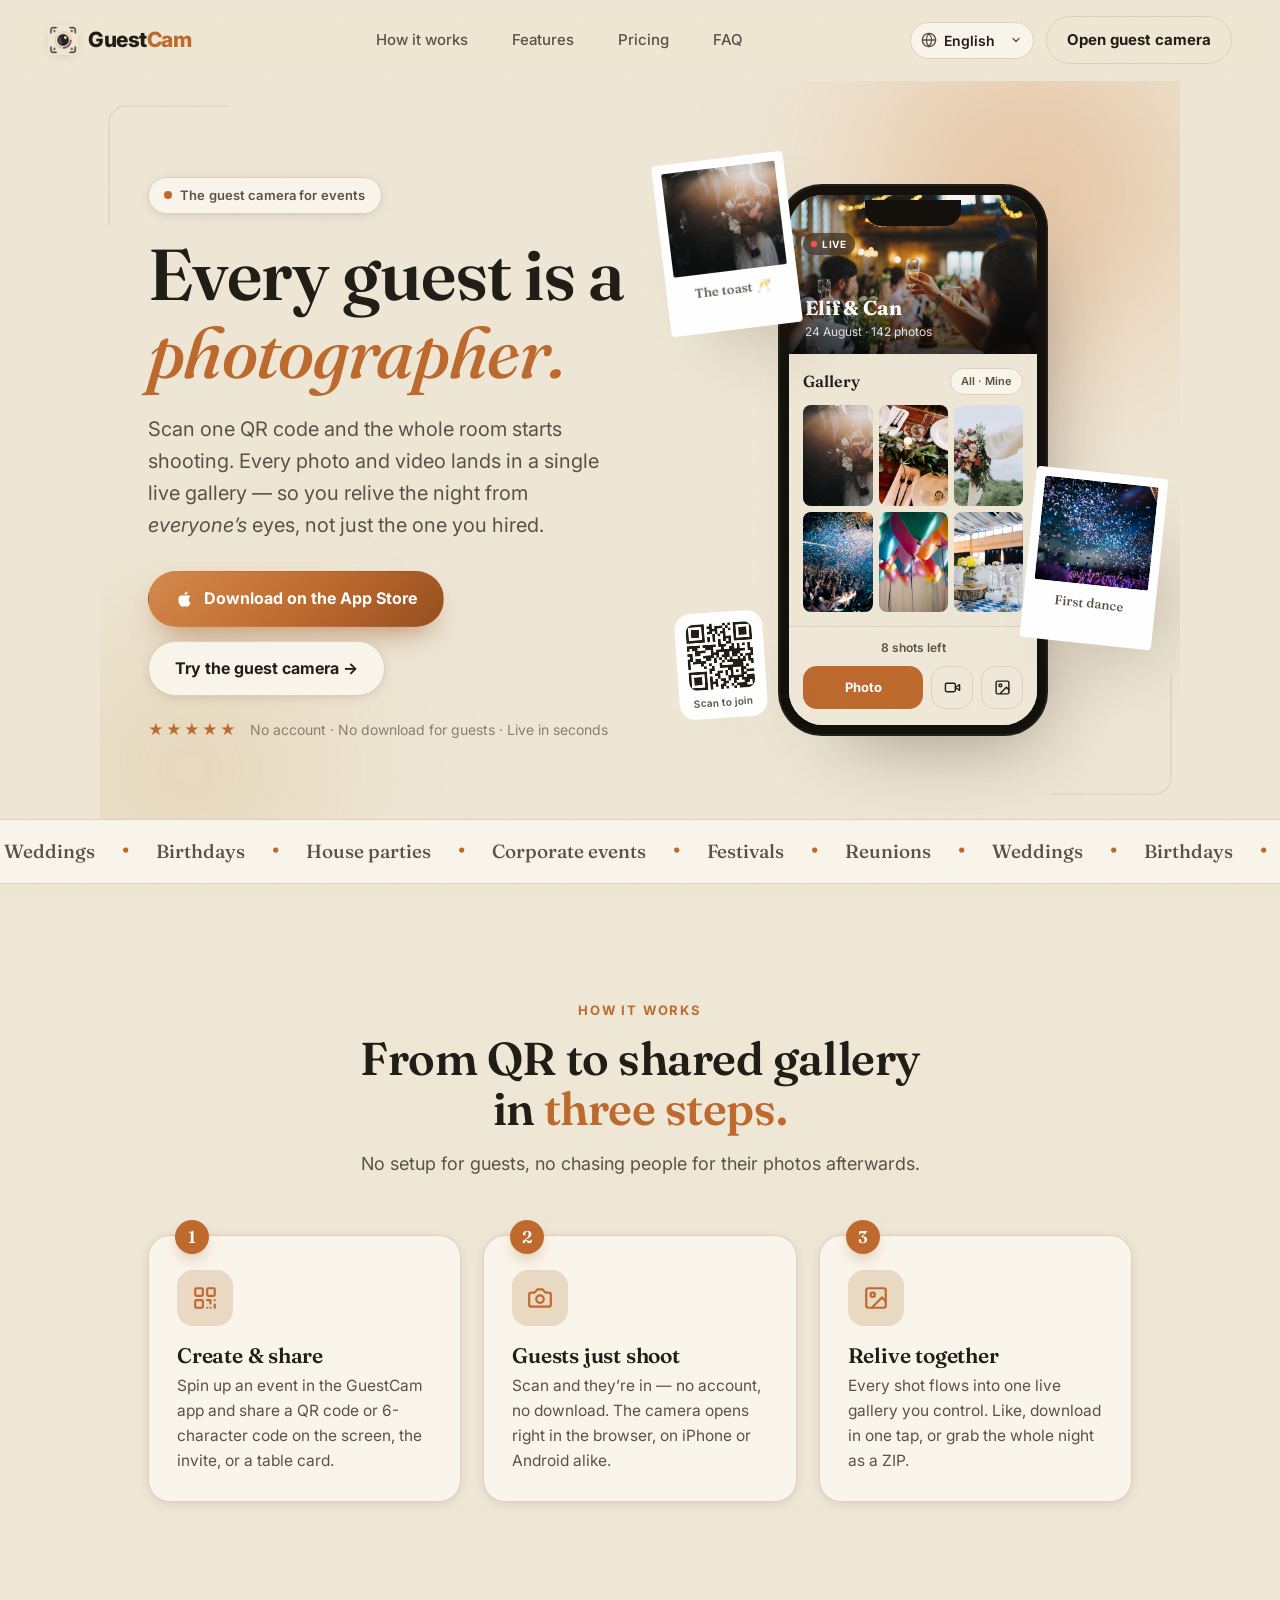
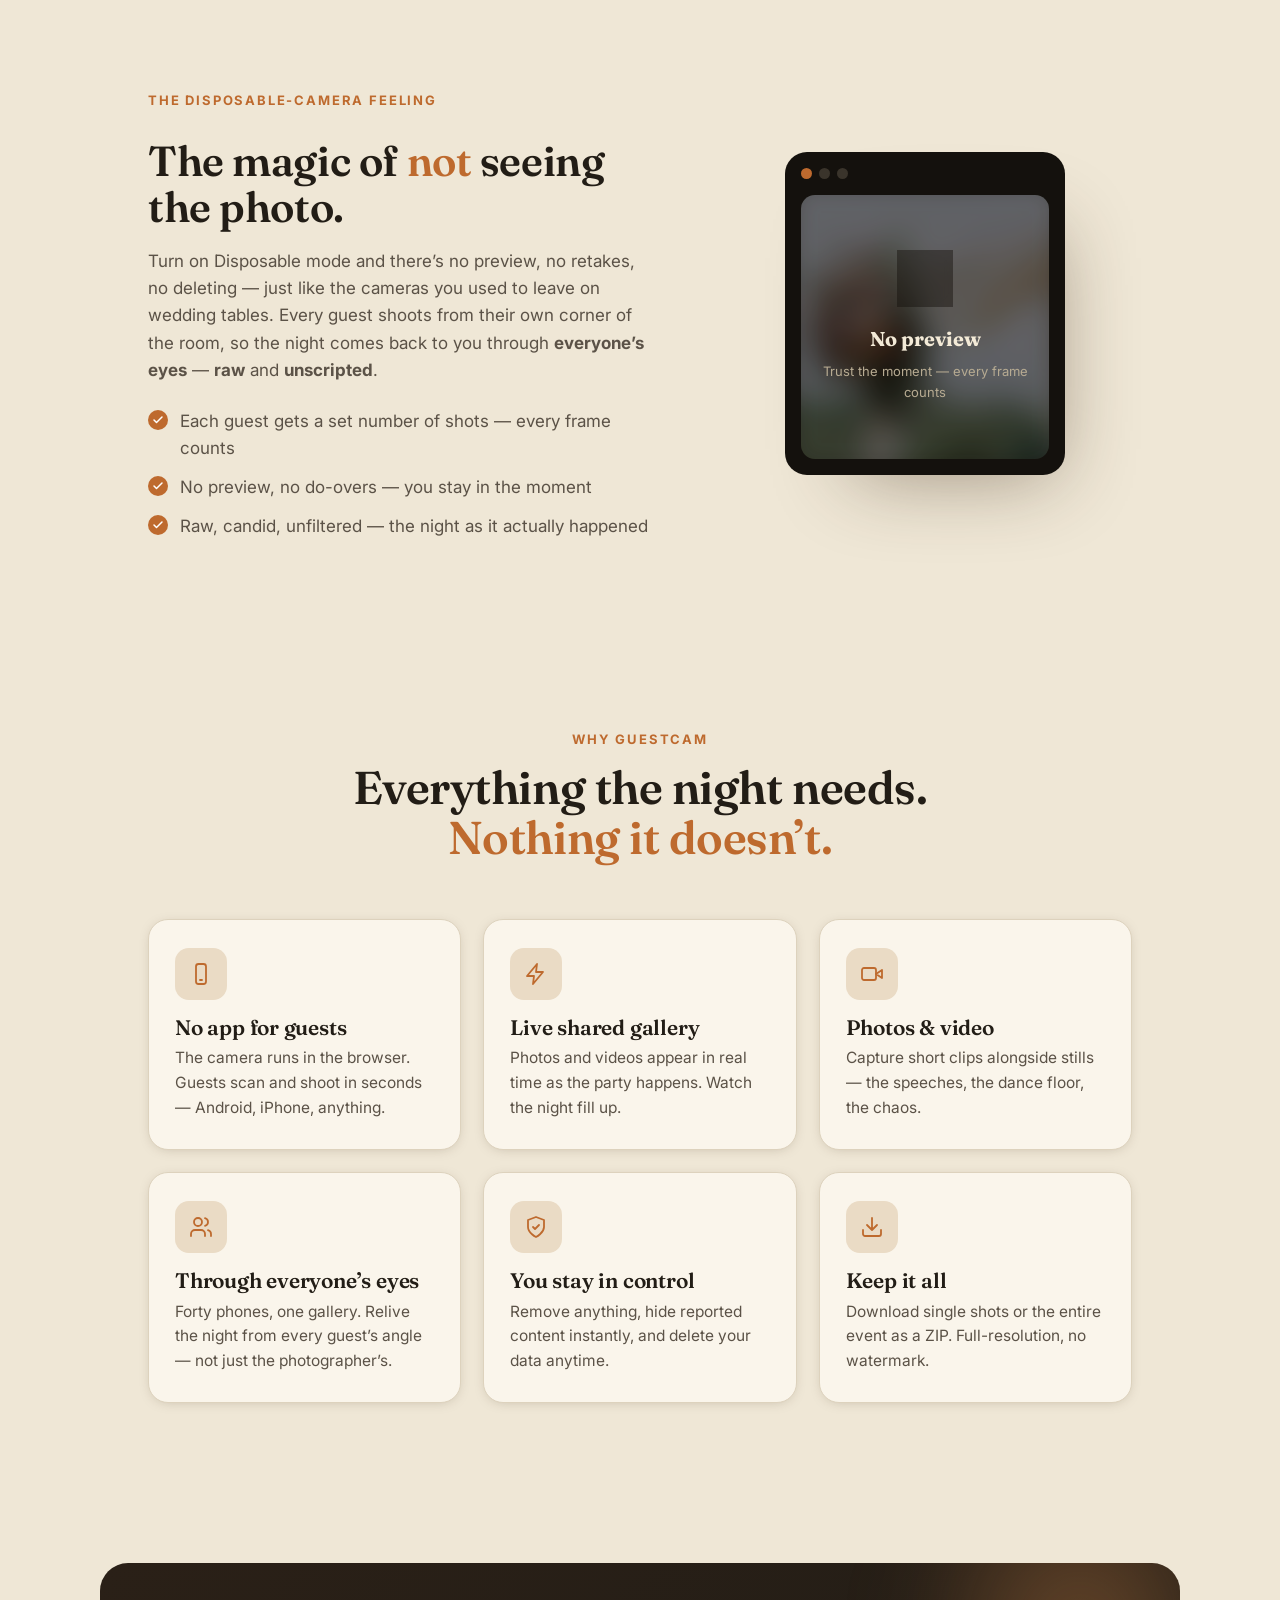
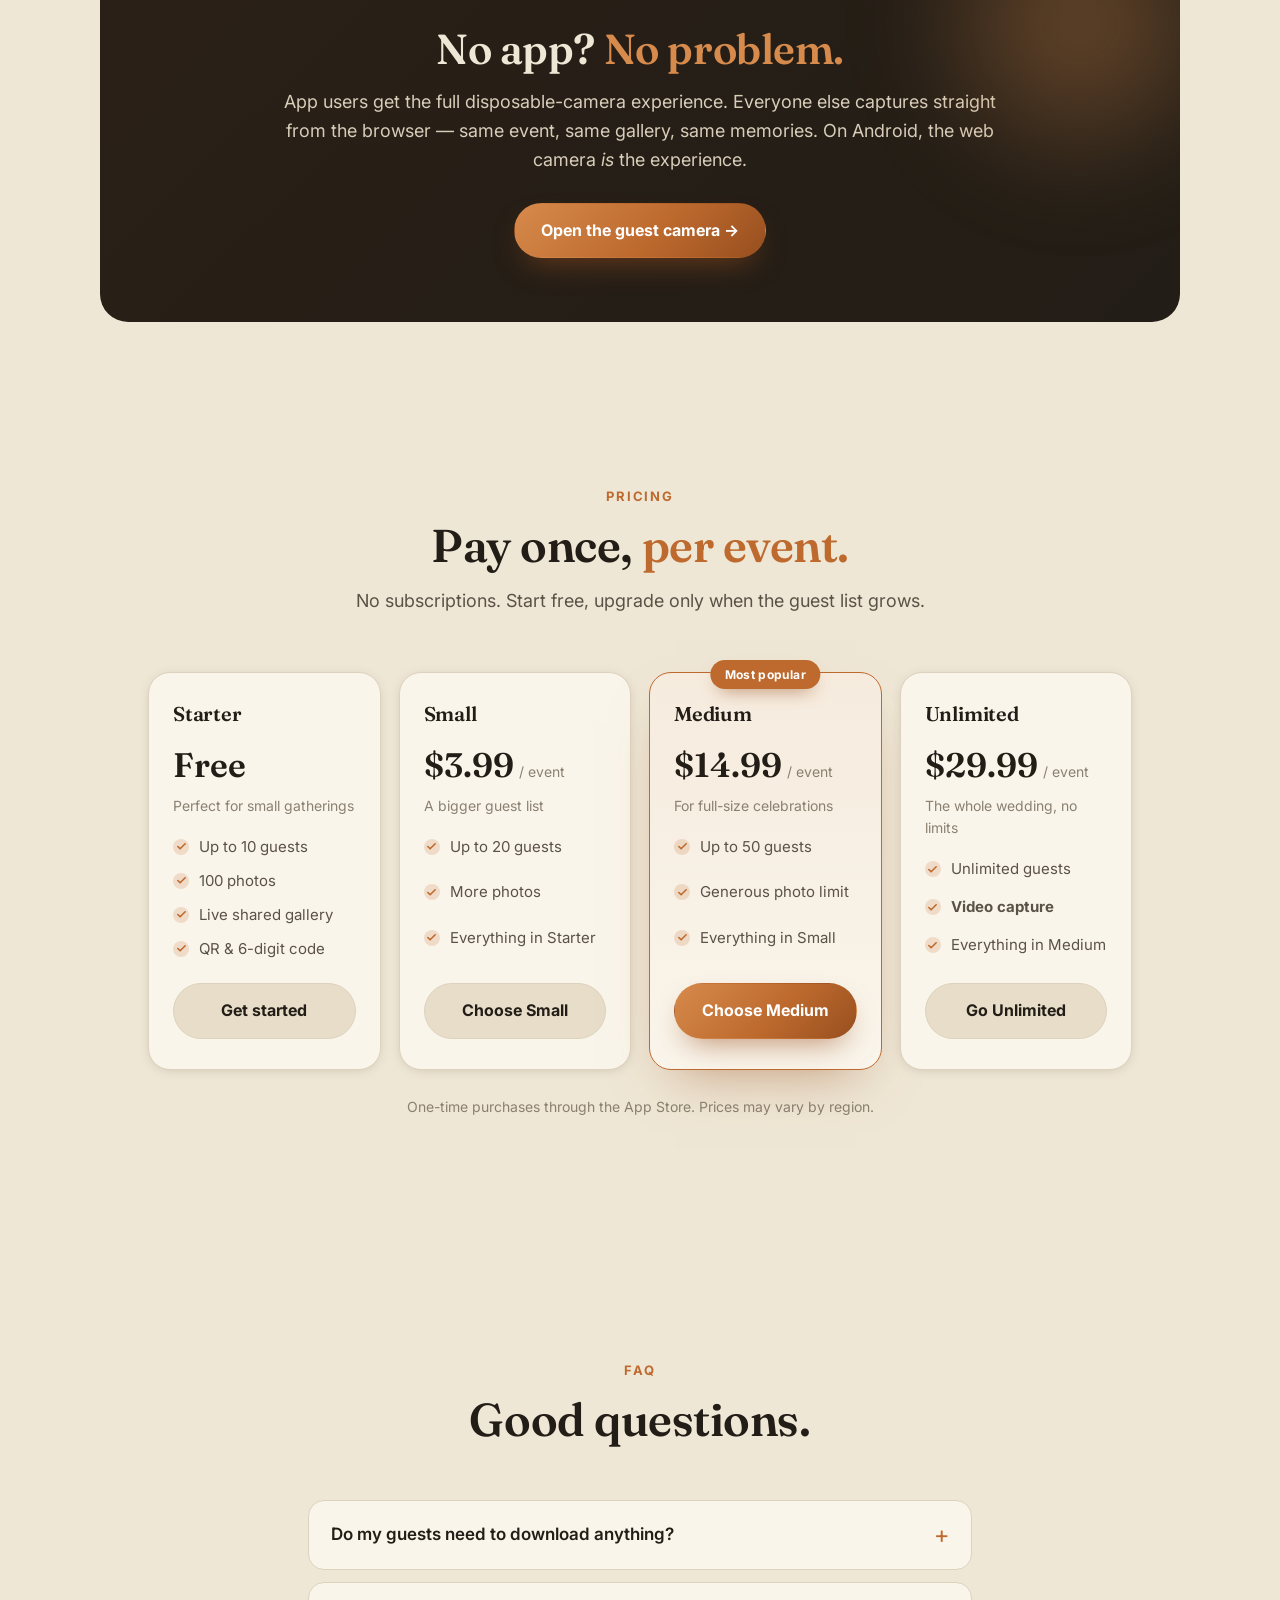
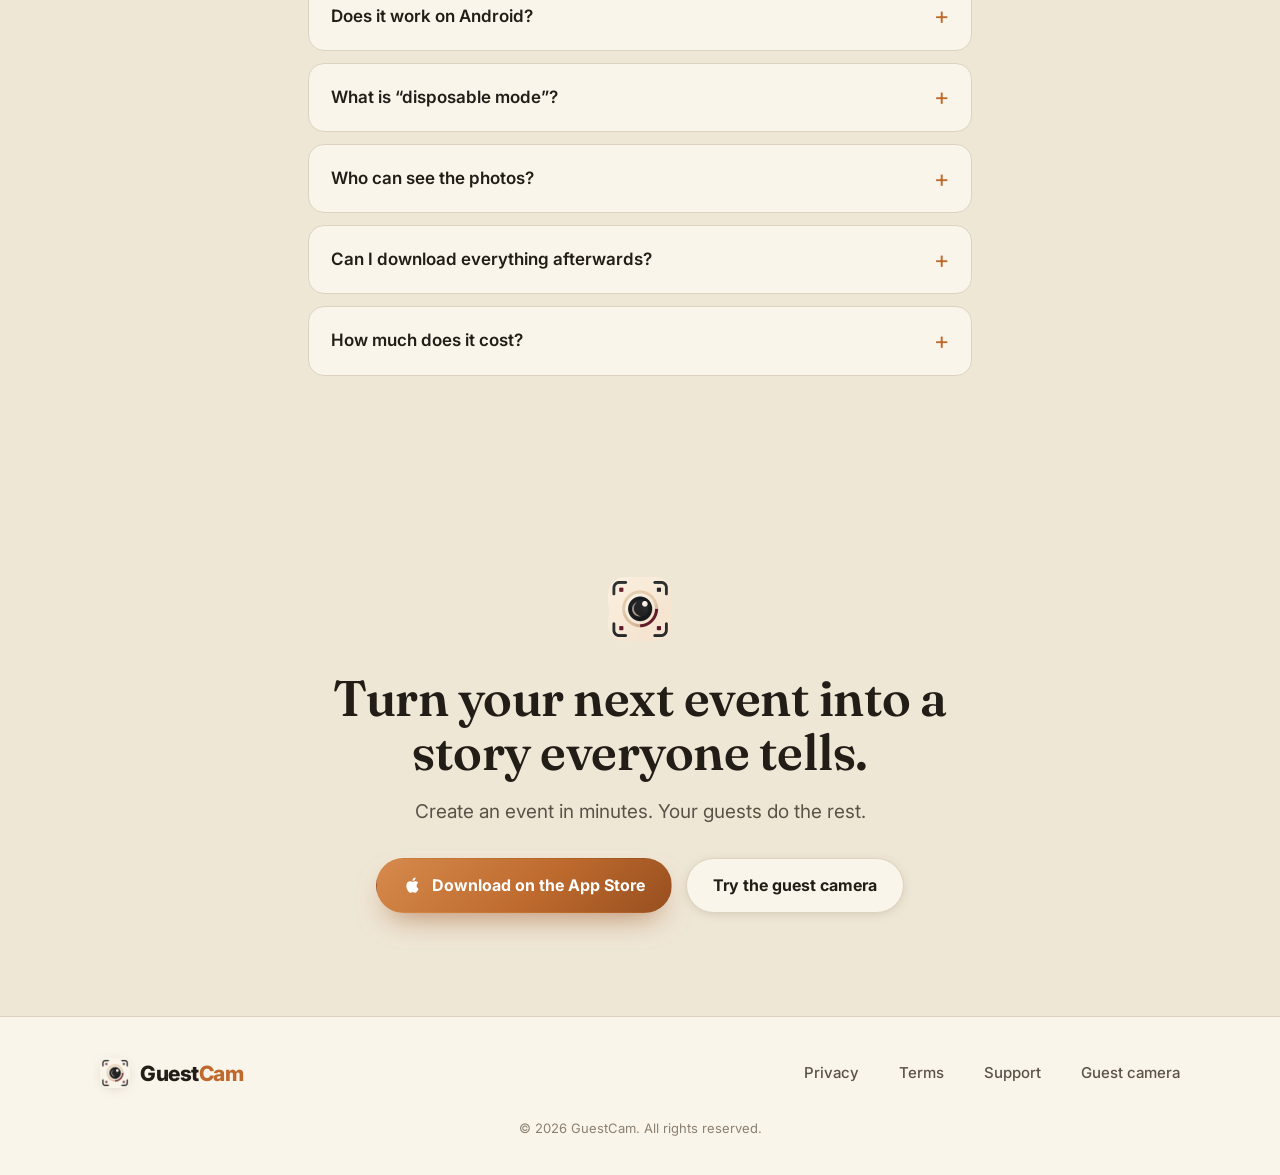
==== index.html @ 8854391f "GuestCam website: migrated from EverybodyTakes/docs Co-Authored-By: Claude Fable 5 <noreply@anthropi" ====
<!DOCTYPE html>
<html lang="en">
<head>
  <meta charset="UTF-8" />
  <meta name="viewport" content="width=device-width, initial-scale=1.0" />
  <title>GuestCam — Every guest is a photographer</title>
  <meta name="description" content="GuestCam turns every event guest into a photographer. Scan a QR, shoot from the browser or app, and relive the whole night in one shared, live gallery. Perfect for weddings, parties and birthdays." />

  <meta property="og:title" content="GuestCam — Every guest is a photographer" />
  <meta property="og:description" content="Scan a QR, capture the night, relive every moment together. No download required." />
  <meta property="og:type" content="website" />
  <meta property="og:url" content="https://guestcam.store/" />
  <meta property="og:image" content="https://guestcam.store/app-icon.png" />
  <meta name="theme-color" content="#EFE7D6" />

  <link rel="icon" href="guestmark.png" />
  <link rel="apple-touch-icon" href="app-icon.png" />

  <link rel="preconnect" href="https://fonts.googleapis.com" />
  <link rel="preconnect" href="https://fonts.gstatic.com" crossorigin />
  <link href="https://fonts.googleapis.com/css2?family=Fraunces:opsz,wght@9..144,400;9..144,500;9..144,600;9..144,700;9..144,900&family=Inter:wght@400;500;600;700&display=swap" rel="stylesheet" />

  <link rel="stylesheet" href="style.css" />
  <script src="i18n.js" defer></script>
</head>
<body>
  <!-- ───────────────────────── Header ───────────────────────── -->
  <header class="site" id="top">
    <a class="brand" href="#top" aria-label="GuestCam home">
      <img src="guestmark.png" alt="" class="brand-mark" />
      <span>Guest<span class="amber">Cam</span></span>
    </a>
    <nav class="nav-links">
      <a href="#how" data-i18n="nav.how">How it works</a>
      <a href="#features" data-i18n="nav.features">Features</a>
      <a href="#pricing" data-i18n="nav.pricing">Pricing</a>
      <a href="#faq" data-i18n="nav.faq">FAQ</a>
    </nav>
    <div class="nav-cta">
      <div class="lang-picker">
        <svg class="lang-globe" viewBox="0 0 24 24" width="16" height="16" fill="none" stroke="currentColor" stroke-width="2" stroke-linecap="round" stroke-linejoin="round" aria-hidden="true"><circle cx="12" cy="12" r="10"/><path d="M2 12h20M12 2a15.3 15.3 0 0 1 4 10 15.3 15.3 0 0 1-4 10 15.3 15.3 0 0 1-4-10 15.3 15.3 0 0 1 4-10Z"/></svg>
        <select id="lang-select" aria-label="Language">
          <option value="en">English</option>
          <option value="tr">Türkçe</option>
          <option value="es">Español</option>
          <option value="fr">Français</option>
          <option value="de">Deutsch</option>
        </select>
      </div>
      <a class="btn btn-ghost" href="app/" data-i18n="nav.openCamera">Open guest camera</a>
    </div>
  </header>

  <!-- ───────────────────────── Hero ───────────────────────── -->
  <section class="hero">
    <div class="hero-bg" aria-hidden="true">
      <span class="glow glow-a"></span>
      <span class="glow glow-b"></span>
      <span class="frame frame-tl"></span>
      <span class="frame frame-br"></span>
    </div>

    <div class="hero-inner">
      <div class="hero-copy reveal">
        <span class="eyebrow"><span class="dot"></span> <span data-i18n="hero.eyebrow">The guest camera for events</span></span>
        <h1 data-i18n="hero.title">Every guest is a<br /><span class="ink-serif amber">photographer.</span></h1>
        <p class="lede" data-i18n="hero.lede">Scan one QR code and the whole room starts shooting. Every photo and video lands in a single live gallery — so you relive the night from <em>everyone's</em> eyes, not just the one you hired.</p>

        <div class="hero-actions">
          <a class="btn btn-primary" href="https://apps.apple.com/tr/app/guestcam-event-photos/id6777402204" rel="noopener">
            <svg viewBox="0 0 24 24" width="20" height="20" aria-hidden="true"><path fill="currentColor" d="M16.36 12.78c-.02-2.3 1.88-3.4 1.96-3.46-1.07-1.56-2.73-1.78-3.32-1.8-1.41-.14-2.76.83-3.48.83-.72 0-1.82-.81-3-.79-1.54.02-2.96.9-3.75 2.28-1.6 2.78-.41 6.89 1.15 9.15.76 1.1 1.67 2.34 2.86 2.3 1.15-.05 1.58-.74 2.97-.74 1.38 0 1.77.74 2.98.72 1.23-.02 2.01-1.12 2.76-2.23.87-1.28 1.23-2.52 1.25-2.58-.03-.01-2.4-.92-2.42-3.65zM14.13 5.84c.64-.78 1.07-1.85.95-2.93-.92.04-2.04.61-2.7 1.38-.59.68-1.11 1.78-.97 2.83 1.03.08 2.08-.52 2.72-1.28z"/></svg>
            <span data-i18n="cta.appstore">Download on the App Store</span>
          </a>
          <a class="btn btn-secondary" href="app/" data-i18n="hero.tryCamera">Try the guest camera →</a>
        </div>

        <div class="hero-trust">
          <span class="badge-row" aria-hidden="true">★★★★★</span>
          <span data-i18n="hero.trust">No account · No download for guests · Live in seconds</span>
        </div>
      </div>

      <!-- Phone mockup -->
      <div class="hero-art reveal" aria-hidden="true">
        <div class="phone">
          <div class="phone-notch"></div>
          <div class="phone-screen">
            <div class="m-cover">
              <img src="img/sparkler.jpg" alt="" />
              <span class="m-cover-grad"></span>
              <span class="m-live"><i></i><span data-i18n="mock.live">Live</span></span>
              <div class="m-cover-text">
                <h3>Elif &amp; Can</h3>
                <p data-i18n="mock.coverMeta">24 August · 142 photos</p>
              </div>
            </div>
            <div class="m-body">
              <div class="m-row">
                <span class="m-label" data-i18n="mock.gallery">Gallery</span>
                <span class="m-pill" data-i18n="mock.allMine">All · Mine</span>
              </div>
              <div class="m-grid">
                <img src="img/wedding-1.jpg" alt="" />
                <img src="img/toast.jpg" alt="" />
                <img src="img/couple-sunset.jpg" alt="" />
                <img src="img/friends-1.jpg" alt="" />
                <img src="img/party-1.jpg" alt="" />
                <img src="img/couple-1.jpg" alt="" />
              </div>
            </div>
            <div class="m-capture">
              <span class="m-shots" data-i18n="mock.shots">8 shots left</span>
              <div class="m-capture-row">
                <span class="m-btn-photo" data-i18n="mock.photo">Photo</span>
                <span class="m-btn-icon">
                  <svg viewBox="0 0 24 24" width="17" height="17" fill="none" stroke="currentColor" stroke-width="2" stroke-linecap="round" stroke-linejoin="round"><path d="m22 8-6 4 6 4V8Z"/><rect x="2" y="6" width="14" height="12" rx="2"/></svg>
                </span>
                <span class="m-btn-icon">
                  <svg viewBox="0 0 24 24" width="17" height="17" fill="none" stroke="currentColor" stroke-width="2" stroke-linecap="round" stroke-linejoin="round"><rect x="3" y="3" width="18" height="18" rx="2"/><circle cx="9" cy="9" r="2"/><path d="m21 15-3.5-3.5L9 20"/></svg>
                </span>
              </div>
            </div>
          </div>
        </div>

        <figure class="polaroid pol-1"><img src="img/wedding-1.jpg" alt="" /><figcaption data-i18n="mock.toast">The toast 🥂</figcaption></figure>
        <figure class="polaroid pol-2"><img src="img/party-2.jpg" alt="" /><figcaption data-i18n="mock.firstDance">First dance</figcaption></figure>

        <div class="qr-chip">
          <img src="img/qr.png" alt="" />
          <small data-i18n="mock.scan">Scan to join</small>
        </div>
      </div>
    </div>
  </section>

  <!-- ───────────────────────── Marquee / trust ───────────────────────── -->
  <section class="strip">
    <div class="strip-track">
      <span data-i18n="cat.weddings">Weddings</span><i>•</i><span data-i18n="cat.birthdays">Birthdays</span><i>•</i><span data-i18n="cat.house">House parties</span><i>•</i>
      <span data-i18n="cat.corporate">Corporate events</span><i>•</i><span data-i18n="cat.festivals">Festivals</span><i>•</i><span data-i18n="cat.reunions">Reunions</span><i>•</i>
      <span data-i18n="cat.weddings">Weddings</span><i>•</i><span data-i18n="cat.birthdays">Birthdays</span><i>•</i><span data-i18n="cat.house">House parties</span><i>•</i>
      <span data-i18n="cat.corporate">Corporate events</span><i>•</i><span data-i18n="cat.festivals">Festivals</span><i>•</i><span data-i18n="cat.reunions">Reunions</span><i>•</i>
    </div>
  </section>

  <!-- ───────────────────────── How it works ───────────────────────── -->
  <section class="section" id="how">
    <div class="section-head reveal">
      <span class="kicker" data-i18n="how.kicker">How it works</span>
      <h2 data-i18n="how.title">From QR to shared gallery in <span class="amber">three steps.</span></h2>
      <p data-i18n="how.sub">No setup for guests, no chasing people for their photos afterwards.</p>
    </div>

    <div class="steps">
      <article class="step reveal">
        <span class="step-no">1</span>
        <div class="step-icon">
          <svg viewBox="0 0 24 24" width="26" height="26" fill="none" stroke="currentColor" stroke-width="2" stroke-linecap="round" stroke-linejoin="round"><rect x="3" y="3" width="7" height="7" rx="1"/><rect x="14" y="3" width="7" height="7" rx="1"/><rect x="3" y="14" width="7" height="7" rx="1"/><path d="M14 14h3v3M21 14v.01M17 21h.01M21 21v-3M14 21h.01"/></svg>
        </div>
        <h3 data-i18n="how.s1t">Create &amp; share</h3>
        <p data-i18n="how.s1d">Spin up an event in the GuestCam app and share a QR code or 6-character code on the screen, the invite, or a table card.</p>
      </article>

      <article class="step reveal">
        <span class="step-no">2</span>
        <div class="step-icon">
          <svg viewBox="0 0 24 24" width="26" height="26" fill="none" stroke="currentColor" stroke-width="2" stroke-linecap="round" stroke-linejoin="round"><path d="M14.5 4h-5L7 7H4a2 2 0 0 0-2 2v9a2 2 0 0 0 2 2h16a2 2 0 0 0 2-2V9a2 2 0 0 0-2-2h-3l-2.5-3Z"/><circle cx="12" cy="13" r="3.5"/></svg>
        </div>
        <h3 data-i18n="how.s2t">Guests just shoot</h3>
        <p data-i18n="how.s2d">Scan and they're in — no account, no download. The camera opens right in the browser, on iPhone or Android alike.</p>
      </article>

      <article class="step reveal">
        <span class="step-no">3</span>
        <div class="step-icon">
          <svg viewBox="0 0 24 24" width="26" height="26" fill="none" stroke="currentColor" stroke-width="2" stroke-linecap="round" stroke-linejoin="round"><rect x="3" y="3" width="18" height="18" rx="2"/><circle cx="9" cy="9" r="2"/><path d="m21 15-3.5-3.5L9 20"/></svg>
        </div>
        <h3 data-i18n="how.s3t">Relive together</h3>
        <p data-i18n="how.s3d">Every shot flows into one live gallery you control. Like, download in one tap, or grab the whole night as a ZIP.</p>
      </article>
    </div>
  </section>

  <!-- ───────────────────────── Feature: disposable ───────────────────────── -->
  <section class="feature-split">
    <div class="fs-copy reveal">
      <span class="kicker" data-i18n="disp.kicker">The disposable-camera feeling</span>
      <h2 data-i18n="disp.title">The magic of <span class="amber">not</span> seeing the photo.</h2>
      <p data-i18n="disp.body">Turn on Disposable mode and there’s no preview, no retakes, no deleting — just like the cameras you used to leave on wedding tables. Every guest shoots from their own corner of the room, so the night comes back to you through <strong>everyone’s eyes</strong> — <strong>raw</strong> and <strong>unscripted</strong>.</p>
      <ul class="ticks">
        <li data-i18n="disp.t1">Each guest gets a set number of shots — every frame counts</li>
        <li data-i18n="disp.t2">No preview, no do-overs — you stay in the moment</li>
        <li data-i18n="disp.t3">Raw, candid, unfiltered — the night as it actually happened</li>
      </ul>
    </div>
    <div class="fs-art reveal" aria-hidden="true">
      <div class="reveal-card">
        <div class="reveal-top">
          <span class="film-dot"></span><span class="film-dot"></span><span class="film-dot"></span>
        </div>
        <div class="developing">
          <img src="img/couple-sunset.jpg" alt="" />
          <span class="dev-shutter">
            <svg viewBox="0 0 24 24" width="26" height="26" fill="none" stroke="currentColor" stroke-width="1.8" stroke-linecap="round" stroke-linejoin="round"><path d="M14.5 4h-5L7 7H4a2 2 0 0 0-2 2v9a2 2 0 0 0 2 2h16a2 2 0 0 0 2-2V9a2 2 0 0 0-2-2h-3l-2.5-3Z"/><circle cx="12" cy="13" r="3.5"/></svg>
          </span>
          <b data-i18n="disp.developing">No preview</b>
          <small data-i18n="disp.revealAt">Trust the moment — every frame counts</small>
        </div>
      </div>
    </div>
  </section>

  <!-- ───────────────────────── Features grid ───────────────────────── -->
  <section class="section" id="features">
    <div class="section-head reveal">
      <span class="kicker" data-i18n="feat.kicker">Why GuestCam</span>
      <h2 data-i18n="feat.title">Everything the night needs.<br /><span class="amber">Nothing it doesn't.</span></h2>
    </div>

    <div class="grid">
      <article class="card reveal">
        <div class="card-icon"><svg viewBox="0 0 24 24" width="24" height="24" fill="none" stroke="currentColor" stroke-width="1.8" stroke-linecap="round" stroke-linejoin="round"><rect x="7" y="2" width="10" height="20" rx="2.5"/><path d="M11 18h2"/></svg></div>
        <h3 data-i18n="feat.c1t">No app for guests</h3>
        <p data-i18n="feat.c1d">The camera runs in the browser. Guests scan and shoot in seconds — Android, iPhone, anything.</p>
      </article>
      <article class="card reveal">
        <div class="card-icon"><svg viewBox="0 0 24 24" width="24" height="24" fill="none" stroke="currentColor" stroke-width="1.8" stroke-linecap="round" stroke-linejoin="round"><path d="M13 2 3 14h7l-1 8 10-12h-7l1-8Z"/></svg></div>
        <h3 data-i18n="feat.c2t">Live shared gallery</h3>
        <p data-i18n="feat.c2d">Photos and videos appear in real time as the party happens. Watch the night fill up.</p>
      </article>
      <article class="card reveal">
        <div class="card-icon"><svg viewBox="0 0 24 24" width="24" height="24" fill="none" stroke="currentColor" stroke-width="1.8" stroke-linecap="round" stroke-linejoin="round"><path d="m22 8-6 4 6 4V8Z"/><rect x="2" y="6" width="14" height="12" rx="2"/></svg></div>
        <h3 data-i18n="feat.c3t">Photos &amp; video</h3>
        <p data-i18n="feat.c3d">Capture short clips alongside stills — the speeches, the dance floor, the chaos.</p>
      </article>
      <article class="card reveal">
        <div class="card-icon"><svg viewBox="0 0 24 24" width="24" height="24" fill="none" stroke="currentColor" stroke-width="1.8" stroke-linecap="round" stroke-linejoin="round"><path d="M16 21v-2a4 4 0 0 0-4-4H6a4 4 0 0 0-4 4v2"/><circle cx="9" cy="7" r="4"/><path d="M22 21v-2a4 4 0 0 0-3-3.87M16 3.13a4 4 0 0 1 0 7.75"/></svg></div>
        <h3 data-i18n="feat.c4t">Through everyone’s eyes</h3>
        <p data-i18n="feat.c4d">Forty phones, one gallery. Relive the night from every guest’s angle — not just the photographer’s.</p>
      </article>
      <article class="card reveal">
        <div class="card-icon"><svg viewBox="0 0 24 24" width="24" height="24" fill="none" stroke="currentColor" stroke-width="1.8" stroke-linecap="round" stroke-linejoin="round"><path d="M12 22s8-4 8-10V5l-8-3-8 3v7c0 6 8 10 8 10Z"/><path d="m9 12 2 2 4-4"/></svg></div>
        <h3 data-i18n="feat.c5t">You stay in control</h3>
        <p data-i18n="feat.c5d">Remove anything, hide reported content instantly, and delete your data anytime.</p>
      </article>
      <article class="card reveal">
        <div class="card-icon"><svg viewBox="0 0 24 24" width="24" height="24" fill="none" stroke="currentColor" stroke-width="1.8" stroke-linecap="round" stroke-linejoin="round"><path d="M21 15v4a2 2 0 0 1-2 2H5a2 2 0 0 1-2-2v-4M7 10l5 5 5-5M12 15V3"/></svg></div>
        <h3 data-i18n="feat.c6t">Keep it all</h3>
        <p data-i18n="feat.c6d">Download single shots or the entire event as a ZIP. Full-resolution, no watermark.</p>
      </article>
    </div>
  </section>

  <!-- ───────────────────────── No app banner ───────────────────────── -->
  <section class="banner reveal">
    <div class="banner-inner">
      <h2 data-i18n="banner.title">No app? <span class="amber">No problem.</span></h2>
      <p data-i18n="banner.body">App users get the full disposable-camera experience. Everyone else captures straight from the browser — same event, same gallery, same memories. On Android, the web camera <em>is</em> the experience.</p>
      <a class="btn btn-primary" href="app/" data-i18n="banner.cta">Open the guest camera →</a>
    </div>
  </section>

  <!-- ───────────────────────── Pricing ───────────────────────── -->
  <section class="section" id="pricing">
    <div class="section-head reveal">
      <span class="kicker" data-i18n="price.kicker">Pricing</span>
      <h2 data-i18n="price.title">Pay once, <span class="amber">per event.</span></h2>
      <p data-i18n="price.sub">No subscriptions. Start free, upgrade only when the guest list grows.</p>
    </div>

    <div class="plans">
      <article class="plan reveal">
        <h3 data-i18n="price.p1name">Starter</h3>
        <div class="price"><span class="amount" data-i18n="price.free">Free</span></div>
        <p class="plan-sub" data-i18n="price.p1sub">Perfect for small gatherings</p>
        <ul>
          <li data-i18n="price.p1f1">Up to 10 guests</li>
          <li data-i18n="price.p1f2">100 photos</li>
          <li data-i18n="price.p1f3">Live shared gallery</li>
          <li data-i18n="price.p1f4">QR &amp; 6-digit code</li>
        </ul>
        <a class="btn btn-soft" href="#get" data-i18n="price.p1cta">Get started</a>
      </article>

      <article class="plan reveal">
        <h3 data-i18n="price.p2name">Small</h3>
        <div class="price"><span class="amount">$3.99</span><span class="per" data-i18n="price.per">/ event</span></div>
        <p class="plan-sub" data-i18n="price.p2sub">A bigger guest list</p>
        <ul>
          <li data-i18n="price.p2f1">Up to 20 guests</li>
          <li data-i18n="price.p2f2">More photos</li>
          <li data-i18n="price.p2f3">Everything in Starter</li>
        </ul>
        <a class="btn btn-soft" href="#get" data-i18n="price.p2cta">Choose Small</a>
      </article>

      <article class="plan plan-pop reveal">
        <span class="plan-tag" data-i18n="price.popular">Most popular</span>
        <h3 data-i18n="price.p3name">Medium</h3>
        <div class="price"><span class="amount">$14.99</span><span class="per" data-i18n="price.per">/ event</span></div>
        <p class="plan-sub" data-i18n="price.p3sub">For full-size celebrations</p>
        <ul>
          <li data-i18n="price.p3f1">Up to 50 guests</li>
          <li data-i18n="price.p3f2">Generous photo limit</li>
          <li data-i18n="price.p3f3">Everything in Small</li>
        </ul>
        <a class="btn btn-primary" href="#get" data-i18n="price.p3cta">Choose Medium</a>
      </article>

      <article class="plan reveal">
        <h3 data-i18n="price.p4name">Unlimited</h3>
        <div class="price"><span class="amount">$29.99</span><span class="per" data-i18n="price.per">/ event</span></div>
        <p class="plan-sub" data-i18n="price.p4sub">The whole wedding, no limits</p>
        <ul>
          <li data-i18n="price.p4f1">Unlimited guests</li>
          <li data-i18n="price.p4f2"><strong>Video capture</strong></li>
          <li data-i18n="price.p4f3">Everything in Medium</li>
        </ul>
        <a class="btn btn-soft" href="#get" data-i18n="price.p4cta">Go Unlimited</a>
      </article>
    </div>
    <p class="plans-foot reveal" data-i18n="price.foot">One-time purchases through the App Store. Prices may vary by region.</p>
  </section>

  <!-- ───────────────────────── FAQ ───────────────────────── -->
  <section class="section narrow" id="faq">
    <div class="section-head reveal">
      <span class="kicker" data-i18n="faq.kicker">FAQ</span>
      <h2 data-i18n="faq.title">Good questions.</h2>
    </div>

    <div class="faq reveal">
      <details>
        <summary data-i18n="faq.q1">Do my guests need to download anything?</summary>
        <p data-i18n="faq.a1">No. Guests scan the QR (or enter the 6-digit code) and the camera opens right in their browser — no account, no install. The host uses the GuestCam app to create and manage the event.</p>
      </details>
      <details>
        <summary data-i18n="faq.q2">Does it work on Android?</summary>
        <p data-i18n="faq.a2">Yes. The guest camera runs in any modern mobile browser, so Android and iPhone guests share the same gallery. On Android, the web camera is the full experience.</p>
      </details>
      <details>
        <summary data-i18n="faq.q3">What is "disposable mode"?</summary>
        <p data-i18n="faq.a3">It recreates the classic disposable camera: no preview, no retakes and no deleting, with a limited number of shots per guest — so every frame is candid and counts.</p>
      </details>
      <details>
        <summary data-i18n="faq.q4">Who can see the photos?</summary>
        <p data-i18n="faq.a4">Only people who joined your event. Knowing the event link isn’t enough — access is tied to joining. You stay in control and can remove anything from the gallery at any time.</p>
      </details>
      <details>
        <summary data-i18n="faq.q5">Can I download everything afterwards?</summary>
        <p data-i18n="faq.a5">Yes. Download individual photos and videos, select multiple, or grab the entire event as a ZIP — full resolution, no watermark.</p>
      </details>
      <details>
        <summary data-i18n="faq.q6">How much does it cost?</summary>
        <p data-i18n="faq.a6">Start free for small gatherings. Larger events are a one-time purchase per event — no subscriptions. See <a href="#pricing">pricing</a> above.</p>
      </details>
    </div>
  </section>

  <!-- ───────────────────────── Final CTA ───────────────────────── -->
  <section class="cta" id="get">
    <div class="cta-inner reveal">
      <img src="app-icon.png" alt="" class="cta-mark" />
      <h2 data-i18n="final.title">Turn your next event into a story everyone tells.</h2>
      <p data-i18n="final.sub">Create an event in minutes. Your guests do the rest.</p>
      <div class="hero-actions center">
        <a class="btn btn-primary" href="https://apps.apple.com/tr/app/guestcam-event-photos/id6777402204" rel="noopener">
          <svg viewBox="0 0 24 24" width="20" height="20" aria-hidden="true"><path fill="currentColor" d="M16.36 12.78c-.02-2.3 1.88-3.4 1.96-3.46-1.07-1.56-2.73-1.78-3.32-1.8-1.41-.14-2.76.83-3.48.83-.72 0-1.82-.81-3-.79-1.54.02-2.96.9-3.75 2.28-1.6 2.78-.41 6.89 1.15 9.15.76 1.1 1.67 2.34 2.86 2.3 1.15-.05 1.58-.74 2.97-.74 1.38 0 1.77.74 2.98.72 1.23-.02 2.01-1.12 2.76-2.23.87-1.28 1.23-2.52 1.25-2.58-.03-.01-2.4-.92-2.42-3.65zM14.13 5.84c.64-.78 1.07-1.85.95-2.93-.92.04-2.04.61-2.7 1.38-.59.68-1.11 1.78-.97 2.83 1.03.08 2.08-.52 2.72-1.28z"/></svg>
          <span data-i18n="cta.appstore">Download on the App Store</span>
        </a>
        <a class="btn btn-secondary" href="app/" data-i18n="final.tryCamera">Try the guest camera</a>
      </div>
    </div>
  </section>

  <!-- ───────────────────────── Footer ───────────────────────── -->
  <footer class="footer">
    <div class="footer-inner">
      <a class="brand" href="#top">
        <img src="guestmark.png" alt="" class="brand-mark" />
        <span>Guest<span class="amber">Cam</span></span>
      </a>
      <nav class="footer-links">
        <a href="privacy.html" data-i18n="footer.privacy">Privacy</a>
        <a href="terms.html" data-i18n="footer.terms">Terms</a>
        <a href="support.html" data-i18n="footer.support">Support</a>
        <a href="app/" data-i18n="footer.camera">Guest camera</a>
      </nav>
    </div>
    <p class="copyright" data-i18n="footer.copy">© 2026 GuestCam. All rights reserved.</p>
  </footer>

  <script>
    // Scroll-reveal — gentle fade/rise as sections enter the viewport.
    const io = new IntersectionObserver((entries) => {
      for (const e of entries) {
        if (e.isIntersecting) { e.target.classList.add('in'); io.unobserve(e.target); }
      }
    }, { threshold: 0.12, rootMargin: '0px 0px -40px 0px' });
    document.querySelectorAll('.reveal').forEach((el, i) => {
      el.style.setProperty('--d', (i % 4) * 70 + 'ms');
      io.observe(el);
    });

    // Header shadow once the page scrolls.
    const header = document.querySelector('header.site');
    addEventListener('scroll', () => header.classList.toggle('scrolled', scrollY > 8), { passive: true });
  </script>
</body>
</html>
---- style.css ----
/* ════════════════════════════════════════════════════════════
   GuestCam — guestcam.store
   Warm paper / film aesthetic. Fraunces display + Inter body.
   One stylesheet serves both the landing page and the legal pages.
   ════════════════════════════════════════════════════════════ */

:root {
  --paper: #efe7d6;
  --paper-deep: #e7ddc9;
  --card: #faf5eb;
  --ink: #221d16;
  --ink-soft: #5b5247;
  --muted: #8a8071;
  --amber: #be6a2e;
  --amber-light: #d68a4c;
  --amber-dark: #974f1f;
  --border: #ddd2bd;
  --shadow: 28px 40px 80px -40px rgba(58, 38, 18, 0.45);
  --shadow-sm: 0 2px 14px -6px rgba(58, 38, 18, 0.35);
  --serif: "Fraunces", Georgia, "Times New Roman", serif;
  --sans: "Inter", -apple-system, BlinkMacSystemFont, "Segoe UI", Roboto, Helvetica, Arial, sans-serif;
  --maxw: 1080px;
}

* { box-sizing: border-box; }
html { -webkit-text-size-adjust: 100%; scroll-behavior: smooth; }

body {
  margin: 0;
  background: var(--paper);
  color: var(--ink);
  font-family: var(--sans);
  line-height: 1.6;
  font-size: 17px;
  -webkit-font-smoothing: antialiased;
  text-rendering: optimizeLegibility;
  overflow-x: hidden;
}

/* Subtle paper grain over the whole page. */
body::before {
  content: "";
  position: fixed;
  inset: 0;
  pointer-events: none;
  z-index: 9999;
  opacity: 0.035;
  mix-blend-mode: multiply;
  background-image: url("data:image/svg+xml,%3Csvg xmlns='http://www.w3.org/2000/svg' width='120' height='120'%3E%3Cfilter id='n'%3E%3CfeTurbulence type='fractalNoise' baseFrequency='0.9' numOctaves='3'/%3E%3C/filter%3E%3Crect width='100%25' height='100%25' filter='url(%23n)'/%3E%3C/svg%3E");
}

a { color: var(--amber); text-decoration: none; }
.amber { color: var(--amber); }
.ink-serif { font-family: var(--serif); }
em { font-style: italic; }

h1, h2, h3 { font-family: var(--serif); font-weight: 600; letter-spacing: -0.01em; line-height: 1.08; }

/* ───────────────────────── Header ───────────────────────── */
header.site {
  position: sticky;
  top: 0;
  z-index: 100;
  display: flex;
  align-items: center;
  justify-content: space-between;
  gap: 18px;
  padding: 16px clamp(20px, 5vw, 48px);
  background: color-mix(in srgb, var(--paper) 78%, transparent);
  backdrop-filter: saturate(160%) blur(14px);
  -webkit-backdrop-filter: saturate(160%) blur(14px);
  border-bottom: 1px solid transparent;
  transition: border-color 0.3s, box-shadow 0.3s, background 0.3s;
}
header.site.scrolled {
  border-bottom-color: var(--border);
  box-shadow: 0 10px 30px -22px rgba(58, 38, 18, 0.5);
}

.brand {
  display: inline-flex;
  align-items: center;
  gap: 10px;
  font-weight: 800;
  font-size: 21px;
  letter-spacing: -0.02em;
  color: var(--ink);
}
.brand span { color: var(--ink); }
.brand .amber, .brand span span { color: var(--amber); }
.brand-mark { width: 30px; height: 30px; border-radius: 8px; box-shadow: var(--shadow-sm); }

.nav-links { display: flex; gap: 26px; }
.nav-links a, nav a {
  color: var(--ink-soft);
  font-size: 15px;
  font-weight: 500;
  position: relative;
  transition: color 0.2s;
}
.nav-links a::after {
  content: "";
  position: absolute;
  left: 0; bottom: -5px;
  width: 100%; height: 2px;
  background: var(--amber);
  transform: scaleX(0);
  transform-origin: left;
  transition: transform 0.25s ease;
}
.nav-links a:hover, nav a:hover { color: var(--amber); }
.nav-links a:hover::after { transform: scaleX(1); }
nav a { margin-left: 18px; }
.nav-cta { display: flex; align-items: center; gap: 12px; }

.lang-picker {
  position: relative;
  display: inline-flex;
  align-items: center;
}
.lang-globe {
  position: absolute;
  left: 11px;
  color: var(--ink-soft);
  pointer-events: none;
}
.lang-picker select {
  appearance: none;
  -webkit-appearance: none;
  font-family: var(--sans);
  font-size: 14px;
  font-weight: 600;
  color: var(--ink);
  background: var(--card);
  border: 1px solid var(--border);
  border-radius: 999px;
  padding: 9px 30px 9px 33px;
  cursor: pointer;
  transition: border-color 0.2s, color 0.2s;
  background-image: url("data:image/svg+xml,%3Csvg xmlns='http://www.w3.org/2000/svg' width='12' height='12' viewBox='0 0 24 24' fill='none' stroke='%235b5247' stroke-width='2.5' stroke-linecap='round' stroke-linejoin='round'%3E%3Cpath d='m6 9 6 6 6-6'/%3E%3C/svg%3E");
  background-repeat: no-repeat;
  background-position: right 11px center;
}
.lang-picker select:hover { border-color: var(--amber); color: var(--amber); }

@media (max-width: 760px) {
  .nav-links { display: none; }
  .nav-cta .btn-ghost { display: none; }
}

/* ───────────────────────── Buttons ───────────────────────── */
.btn {
  display: inline-flex;
  align-items: center;
  justify-content: center;
  gap: 9px;
  padding: 14px 26px;
  border-radius: 999px;
  font-family: var(--sans);
  font-weight: 700;
  font-size: 16px;
  cursor: pointer;
  border: 1px solid transparent;
  transition: transform 0.18s ease, box-shadow 0.25s ease, background 0.2s, color 0.2s;
  white-space: nowrap;
}
.btn:active { transform: scale(0.97); }
.btn svg { flex: none; }

.btn-primary {
  background: linear-gradient(135deg, var(--amber-light), var(--amber) 55%, var(--amber-dark));
  color: #fff;
  box-shadow: 0 14px 30px -12px rgba(151, 79, 31, 0.65);
}
.btn-primary:hover { box-shadow: 0 18px 40px -12px rgba(151, 79, 31, 0.75); transform: translateY(-2px); }

.btn-secondary {
  background: var(--card);
  color: var(--ink);
  border-color: var(--border);
  box-shadow: var(--shadow-sm);
}
.btn-secondary:hover { border-color: var(--amber); color: var(--amber); transform: translateY(-2px); }

.btn-ghost {
  background: transparent;
  color: var(--ink);
  border-color: var(--border);
  padding: 11px 20px;
  font-size: 15px;
}
.btn-ghost:hover { background: var(--card); border-color: var(--amber); color: var(--amber); }

.btn-soft {
  background: var(--paper-deep);
  color: var(--ink);
  border-color: var(--border);
  width: 100%;
}
.btn-soft:hover { background: #fff; border-color: var(--amber); color: var(--amber); }

/* ───────────────────────── Hero ───────────────────────── */
.hero {
  position: relative;
  max-width: var(--maxw);
  margin: 0 auto;
  padding: clamp(48px, 8vw, 96px) clamp(20px, 5vw, 48px) clamp(40px, 6vw, 80px);
  overflow: hidden;
}
.hero-bg { position: absolute; inset: 0; pointer-events: none; z-index: 0; }
.glow {
  position: absolute;
  border-radius: 50%;
  filter: blur(80px);
  opacity: 0.55;
}
.glow-a { width: 460px; height: 460px; top: -120px; right: -80px; background: radial-gradient(circle, var(--amber-light), transparent 70%); }
.glow-b { width: 380px; height: 380px; bottom: -140px; left: -100px; background: radial-gradient(circle, #c8a86a, transparent 70%); opacity: 0.4; }
.frame {
  position: absolute;
  width: 120px; height: 120px;
  border: 2px solid var(--border);
}
.frame-tl { top: 24px; left: 8px; border-right: 0; border-bottom: 0; border-top-left-radius: 18px; opacity: 0.6; }
.frame-br { bottom: 24px; right: 8px; border-left: 0; border-top: 0; border-bottom-right-radius: 18px; opacity: 0.6; }

.hero-inner {
  position: relative;
  z-index: 1;
  display: grid;
  grid-template-columns: 1.05fr 0.95fr;
  align-items: center;
  gap: clamp(28px, 5vw, 64px);
}
@media (max-width: 900px) {
  .hero-inner { grid-template-columns: 1fr; text-align: center; }
}

.eyebrow {
  display: inline-flex;
  align-items: center;
  gap: 8px;
  padding: 7px 15px;
  border-radius: 999px;
  background: var(--card);
  border: 1px solid var(--border);
  font-size: 13px;
  font-weight: 600;
  letter-spacing: 0.01em;
  color: var(--ink-soft);
  box-shadow: var(--shadow-sm);
}
.eyebrow .dot {
  width: 8px; height: 8px; border-radius: 50%;
  background: var(--amber);
  box-shadow: 0 0 0 0 rgba(190, 106, 46, 0.6);
  animation: pulse 2.4s infinite;
}
@keyframes pulse {
  0% { box-shadow: 0 0 0 0 rgba(190, 106, 46, 0.55); }
  70% { box-shadow: 0 0 0 9px rgba(190, 106, 46, 0); }
  100% { box-shadow: 0 0 0 0 rgba(190, 106, 46, 0); }
}

.hero h1 {
  font-size: clamp(40px, 6.5vw, 72px);
  font-weight: 600;
  margin: 22px 0 0;
}
.hero h1 .ink-serif { font-style: italic; font-weight: 500; }
.lede {
  font-size: clamp(17px, 2vw, 20px);
  color: var(--ink-soft);
  max-width: 30em;
  margin: 22px 0 0;
}
@media (max-width: 900px) { .lede { margin-inline: auto; } }

.hero-actions { display: flex; flex-wrap: wrap; gap: 14px; margin-top: 30px; }
.hero-actions.center { justify-content: center; }
@media (max-width: 900px) { .hero-actions { justify-content: center; } }

.hero-trust {
  display: flex;
  align-items: center;
  gap: 12px;
  flex-wrap: wrap;
  margin-top: 22px;
  font-size: 14px;
  color: var(--muted);
}
@media (max-width: 900px) { .hero-trust { justify-content: center; } }
.badge-row { color: var(--amber); letter-spacing: 2px; font-size: 15px; }

/* ── Phone mockup ── */
.hero-art {
  position: relative;
  display: flex;
  justify-content: center;
  align-items: center;
  min-height: 540px;
}
.phone {
  position: relative;
  width: 270px;
  height: 552px;
  background: #14110d;
  border-radius: 44px;
  padding: 11px;
  box-shadow: var(--shadow), inset 0 0 0 2px rgba(255, 255, 255, 0.06);
  z-index: 2;
  animation: floaty 6s ease-in-out infinite;
}
@keyframes floaty { 0%, 100% { transform: translateY(0); } 50% { transform: translateY(-14px); } }
.phone-notch {
  position: absolute;
  top: 16px; left: 50%; transform: translateX(-50%);
  width: 96px; height: 26px;
  background: #14110d;
  border-radius: 0 0 16px 16px;
  z-index: 3;
}
.phone-screen {
  height: 100%;
  border-radius: 34px;
  overflow: hidden;
  background: var(--paper);
  display: flex;
  flex-direction: column;
}
.m-cover {
  position: relative;
  height: 172px;
  background: var(--amber-dark);
  overflow: hidden;
}
.m-cover > img { position: absolute; inset: 0; width: 100%; height: 100%; object-fit: cover; }
.m-cover-grad { position: absolute; inset: 0; background: linear-gradient(to top, rgba(0,0,0,0.7), transparent 62%); }
.m-live {
  position: absolute;
  top: 38px; left: 14px;
  display: inline-flex;
  align-items: center;
  gap: 5px;
  padding: 3px 9px 3px 8px;
  border-radius: 999px;
  background: rgba(20, 17, 13, 0.5);
  backdrop-filter: blur(6px);
  color: #fff;
  font-size: 10px;
  font-weight: 700;
  letter-spacing: 0.04em;
  text-transform: uppercase;
}
.m-live i { width: 6px; height: 6px; border-radius: 50%; background: #ff5a4d; box-shadow: 0 0 0 0 rgba(255, 90, 77, 0.7); animation: pulse 2s infinite; }
.m-cover-text { position: absolute; left: 16px; bottom: 13px; right: 16px; color: #fff; z-index: 1; }
.m-cover-text h3 { font-size: 20px; font-weight: 700; margin: 0; color: #fff; }
.m-cover-text p { font-size: 12px; margin: 3px 0 0; opacity: 0.85; }
.m-body { flex: 1; padding: 14px; }
.m-row { display: flex; align-items: center; justify-content: space-between; margin-bottom: 10px; }
.m-label { font-family: var(--serif); font-weight: 600; font-size: 16px; }
.m-pill { font-size: 11px; font-weight: 600; color: var(--ink-soft); background: var(--card); border: 1px solid var(--border); padding: 4px 10px; border-radius: 999px; }
.m-grid { display: grid; grid-template-columns: repeat(3, 1fr); gap: 6px; }
.m-grid img { width: 100%; aspect-ratio: 9 / 13; object-fit: cover; border-radius: 8px; display: block; }
.m-capture {
  border-top: 1px solid var(--border);
  background: color-mix(in srgb, var(--paper) 92%, #fff);
  padding: 11px 14px 16px;
}
.m-shots { display: block; text-align: center; font-size: 12px; font-weight: 600; color: var(--ink-soft); margin-bottom: 9px; }
.m-capture-row { display: flex; gap: 8px; }
.m-btn-photo { flex: 1; text-align: center; background: var(--amber); color: #fff; font-weight: 700; font-size: 13px; padding: 11px; border-radius: 14px; }
.m-btn-icon { width: 42px; display: grid; place-items: center; border: 1px solid var(--border); border-radius: 14px; font-size: 16px; }

/* Floating polaroids + QR chip */
.polaroid {
  position: absolute;
  z-index: 3;
  margin: 0;
  background: #fff;
  padding: 9px 9px 30px;
  border-radius: 4px;
  box-shadow: var(--shadow);
  width: 132px;
}
.polaroid img { display: block; width: 100%; height: 104px; object-fit: cover; border-radius: 2px; }
.polaroid figcaption {
  margin-top: 8px;
  font-family: var(--serif);
  font-size: 13px;
  font-weight: 500;
  color: var(--ink-soft);
  text-align: center;
}
.pol-1 { top: -26px; left: -34px; transform: rotate(-7deg); animation: floaty 7s ease-in-out infinite; }
.pol-2 { bottom: 92px; right: -28px; transform: rotate(6deg); animation: floaty 6.5s ease-in-out 0.4s infinite; }

.qr-chip {
  position: absolute;
  z-index: 4;
  bottom: 18px; left: -18px;
  background: #fff;
  border-radius: 16px;
  padding: 11px 11px 8px;
  box-shadow: var(--shadow);
  text-align: center;
  transform: rotate(-4deg);
}
.qr-chip img { display: block; width: 66px; height: 66px; border-radius: 8px; }
.qr-chip small { display: block; margin-top: 5px; font-size: 10px; font-weight: 600; color: var(--ink-soft); }

/* ───────────────────────── Marquee strip ───────────────────────── */
.strip {
  border-block: 1px solid var(--border);
  background: var(--card);
  overflow: hidden;
  padding: 16px 0;
}
.strip-track {
  display: flex;
  gap: 0;
  white-space: nowrap;
  width: max-content;
  animation: marquee 28s linear infinite;
}
.strip-track span { font-family: var(--serif); font-size: 19px; font-weight: 500; color: var(--ink-soft); padding: 0 4px; }
.strip-track i { color: var(--amber); margin: 0 22px; font-style: normal; }
@keyframes marquee { from { transform: translateX(0); } to { transform: translateX(-50%); } }
@media (prefers-reduced-motion: reduce) {
  .strip-track, .phone, .polaroid { animation: none; }
}

/* ───────────────────────── Sections ───────────────────────── */
.section {
  max-width: var(--maxw);
  margin: 0 auto;
  padding: clamp(64px, 9vw, 112px) clamp(20px, 5vw, 48px);
}
.section.narrow { max-width: 760px; }
.section-head { max-width: 38rem; margin: 0 auto clamp(36px, 5vw, 56px); text-align: center; }
.kicker {
  display: inline-block;
  font-size: 13px;
  font-weight: 700;
  letter-spacing: 0.14em;
  text-transform: uppercase;
  color: var(--amber);
  margin-bottom: 14px;
}
.section-head h2 { font-size: clamp(30px, 4.5vw, 46px); margin: 0; }
.section-head p { color: var(--ink-soft); font-size: 18px; margin: 16px 0 0; }
h2 { font-size: clamp(28px, 4vw, 42px); }
h3 { font-size: 21px; }

/* ── Steps ── */
.steps { display: grid; grid-template-columns: repeat(3, 1fr); gap: 22px; }
@media (max-width: 820px) { .steps { grid-template-columns: 1fr; } }
.step {
  position: relative;
  background: var(--card);
  border: 1px solid var(--border);
  border-radius: 22px;
  padding: 34px 28px 28px;
  box-shadow: var(--shadow-sm);
  transition: transform 0.3s, box-shadow 0.3s;
}
.step:hover { transform: translateY(-4px); box-shadow: 0 24px 50px -28px rgba(58, 38, 18, 0.45); }
.step-no {
  position: absolute;
  top: -16px; left: 26px;
  width: 34px; height: 34px;
  display: grid; place-items: center;
  border-radius: 50%;
  background: var(--amber);
  color: #fff;
  font-family: var(--serif);
  font-weight: 600;
  font-size: 17px;
  box-shadow: 0 8px 18px -8px rgba(151, 79, 31, 0.7);
}
.step-icon {
  width: 56px; height: 56px;
  display: grid; place-items: center;
  border-radius: 16px;
  background: color-mix(in srgb, var(--amber) 12%, var(--paper));
  color: var(--amber);
  margin-bottom: 18px;
}
.step h3 { margin: 0 0 8px; }
.step p { color: var(--ink-soft); font-size: 15.5px; margin: 0; }

/* ── Feature split (disposable) ── */
.feature-split {
  max-width: var(--maxw);
  margin: 0 auto;
  padding: clamp(40px, 6vw, 72px) clamp(20px, 5vw, 48px);
  display: grid;
  grid-template-columns: 1.1fr 0.9fr;
  align-items: center;
  gap: clamp(32px, 5vw, 64px);
}
@media (max-width: 860px) { .feature-split { grid-template-columns: 1fr; } }
.fs-copy h2 { font-size: clamp(28px, 4vw, 42px); margin: 14px 0 0; }
.fs-copy > p { color: var(--ink-soft); font-size: 17px; margin: 18px 0 0; }
.ticks { list-style: none; padding: 0; margin: 24px 0 0; display: grid; gap: 12px; }
.ticks li { position: relative; padding-left: 32px; color: var(--ink-soft); }
.ticks li::before {
  content: "";
  position: absolute;
  left: 0; top: 2px;
  width: 20px; height: 20px;
  border-radius: 50%;
  background: var(--amber) url("data:image/svg+xml,%3Csvg xmlns='http://www.w3.org/2000/svg' width='12' height='12' viewBox='0 0 24 24' fill='none' stroke='white' stroke-width='3' stroke-linecap='round' stroke-linejoin='round'%3E%3Cpath d='M20 6 9 17l-5-5'/%3E%3C/svg%3E") center / 12px no-repeat;
}
.fs-art { display: flex; justify-content: center; }
.reveal-card {
  width: 280px;
  background: #14110d;
  border-radius: 22px;
  padding: 16px;
  box-shadow: var(--shadow);
}
.reveal-top { display: flex; gap: 7px; margin-bottom: 16px; }
.film-dot { width: 11px; height: 11px; border-radius: 50%; background: #3a342b; }
.film-dot:first-child { background: var(--amber); }
.developing {
  position: relative;
  overflow: hidden;
  border-radius: 14px;
  padding: 56px 20px;
  text-align: center;
  color: #f3ead7;
  background: #1d1913;
}
.developing img {
  position: absolute;
  inset: 0;
  width: 100%;
  height: 100%;
  object-fit: cover;
  filter: blur(14px) brightness(0.5) saturate(1.1);
  transform: scale(1.15);
  opacity: 0.85;
}
.developing > * { position: relative; }
.developing b { display: block; font-family: var(--serif); font-size: 20px; margin-top: 16px; }
.developing small { display: block; color: #b7ab92; margin-top: 6px; font-size: 13px; }
.dev-spin {
  display: inline-block;
  width: 38px; height: 38px;
  border-radius: 50%;
  border: 3px solid rgba(231, 221, 201, 0.25);
  border-top-color: var(--amber-light);
  animation: spin 1s linear infinite;
}
.dev-shutter {
  display: inline-grid;
  place-items: center;
  width: 56px; height: 56px;
  border-radius: 50%;
  color: var(--amber-light);
  background: rgba(20, 17, 13, 0.45);
  border: 1px solid rgba(231, 221, 201, 0.25);
  backdrop-filter: blur(4px);
}
@keyframes spin { to { transform: rotate(360deg); } }

/* ── Features grid ── */
.grid { display: grid; grid-template-columns: repeat(3, 1fr); gap: 22px; }
@media (max-width: 860px) { .grid { grid-template-columns: 1fr 1fr; } }
@media (max-width: 560px) { .grid { grid-template-columns: 1fr; } }
.grid .card {
  background: var(--card);
  border: 1px solid var(--border);
  border-radius: 20px;
  padding: 28px 26px;
  margin: 0;
  box-shadow: var(--shadow-sm);
  transition: transform 0.3s, box-shadow 0.3s, border-color 0.3s;
}
.grid .card:hover { transform: translateY(-4px); border-color: color-mix(in srgb, var(--amber) 40%, var(--border)); box-shadow: 0 24px 50px -30px rgba(58, 38, 18, 0.45); }
.card-icon {
  width: 52px; height: 52px;
  display: grid; place-items: center;
  border-radius: 14px;
  background: color-mix(in srgb, var(--amber) 10%, var(--paper));
  color: var(--amber);
  margin-bottom: 16px;
}
.grid .card h3 { margin: 0 0 8px; }
.grid .card p { color: var(--ink-soft); font-size: 15.5px; margin: 0; }

/* ── Banner ── */
.banner { padding: clamp(20px, 5vw, 48px); }
.banner-inner {
  max-width: var(--maxw);
  margin: 0 auto;
  background: linear-gradient(135deg, #2a2017, var(--ink));
  color: var(--paper);
  border-radius: 28px;
  padding: clamp(40px, 6vw, 64px);
  text-align: center;
  position: relative;
  overflow: hidden;
}
.banner-inner::after {
  content: "";
  position: absolute;
  width: 360px; height: 360px;
  top: -120px; right: -80px;
  background: radial-gradient(circle, rgba(214, 138, 76, 0.4), transparent 70%);
  filter: blur(40px);
}
.banner-inner h2 { color: var(--paper); font-size: clamp(28px, 4vw, 42px); margin: 0; position: relative; }
.banner-inner h2 .amber { color: var(--amber-light); }
.banner-inner p { color: #d8cdb9; font-size: 18px; max-width: 40em; margin: 16px auto 28px; position: relative; }
.banner-inner .btn { position: relative; }

/* ── Pricing ── */
.plans { display: grid; grid-template-columns: repeat(4, 1fr); gap: 18px; align-items: stretch; }
@media (max-width: 980px) { .plans { grid-template-columns: 1fr 1fr; } }
@media (max-width: 520px) { .plans { grid-template-columns: 1fr; } }
.plan {
  position: relative;
  background: var(--card);
  border: 1px solid var(--border);
  border-radius: 22px;
  padding: 30px 24px;
  display: flex;
  flex-direction: column;
  box-shadow: var(--shadow-sm);
  transition: transform 0.3s, box-shadow 0.3s;
}
.plan:hover { transform: translateY(-4px); }
.plan-pop {
  border-color: var(--amber);
  box-shadow: 0 24px 54px -26px rgba(151, 79, 31, 0.55);
  background: linear-gradient(180deg, color-mix(in srgb, var(--amber) 7%, var(--card)), var(--card));
}
.plan-tag {
  position: absolute;
  top: -13px; left: 50%; transform: translateX(-50%);
  background: var(--amber);
  color: #fff;
  font-size: 12px;
  font-weight: 700;
  letter-spacing: 0.03em;
  padding: 5px 14px;
  border-radius: 999px;
  box-shadow: 0 8px 18px -8px rgba(151, 79, 31, 0.7);
  white-space: nowrap;
}
.plan h3 { margin: 0; font-size: 20px; }
.price { display: flex; align-items: baseline; gap: 5px; margin: 14px 0 2px; }
.amount { font-family: var(--serif); font-weight: 600; font-size: 34px; color: var(--ink); }
.per { font-size: 14px; color: var(--muted); }
.plan-sub { color: var(--muted); font-size: 14px; margin: 0 0 18px; }
.plan ul { list-style: none; padding: 0; margin: 0 0 22px; display: grid; gap: 10px; flex: 1; }
.plan li { position: relative; padding-left: 26px; font-size: 15px; color: var(--ink-soft); }
.plan li::before {
  content: "";
  position: absolute;
  left: 0; top: 4px;
  width: 16px; height: 16px;
  border-radius: 50%;
  background: color-mix(in srgb, var(--amber) 18%, transparent) url("data:image/svg+xml,%3Csvg xmlns='http://www.w3.org/2000/svg' width='11' height='11' viewBox='0 0 24 24' fill='none' stroke='%23be6a2e' stroke-width='3.5' stroke-linecap='round' stroke-linejoin='round'%3E%3Cpath d='M20 6 9 17l-5-5'/%3E%3C/svg%3E") center / 11px no-repeat;
}
.plans-foot { text-align: center; color: var(--muted); font-size: 14px; margin-top: 26px; }

/* ── FAQ ── */
.faq { display: grid; gap: 12px; }
.faq details {
  background: var(--card);
  border: 1px solid var(--border);
  border-radius: 16px;
  padding: 4px 22px;
  transition: border-color 0.2s;
}
.faq details[open] { border-color: color-mix(in srgb, var(--amber) 40%, var(--border)); }
.faq summary {
  cursor: pointer;
  list-style: none;
  padding: 16px 0;
  font-weight: 600;
  font-size: 17px;
  display: flex;
  align-items: center;
  justify-content: space-between;
  gap: 12px;
}
.faq summary::-webkit-details-marker { display: none; }
.faq summary::after {
  content: "+";
  font-size: 24px;
  font-weight: 400;
  color: var(--amber);
  transition: transform 0.25s;
  line-height: 1;
}
.faq details[open] summary::after { transform: rotate(45deg); }
.faq details p { margin: 0 0 18px; color: var(--ink-soft); font-size: 15.5px; }

/* ── Final CTA ── */
.cta { padding: clamp(40px, 7vw, 90px) clamp(20px, 5vw, 48px) clamp(60px, 8vw, 110px); }
.cta-inner {
  max-width: 720px;
  margin: 0 auto;
  text-align: center;
}
.cta-mark { width: 64px; height: 64px; border-radius: 16px; box-shadow: var(--shadow); margin-bottom: 22px; }
.cta-inner h2 { font-size: clamp(30px, 5vw, 50px); margin: 0; }
.cta-inner p { color: var(--ink-soft); font-size: 19px; margin: 18px 0 0; }

/* ───────────────────────── Footer ───────────────────────── */
footer.footer {
  border-top: 1px solid var(--border);
  background: var(--card);
  padding: 40px clamp(20px, 5vw, 48px) 36px;
}
.footer-inner {
  max-width: var(--maxw);
  margin: 0 auto;
  display: flex;
  align-items: center;
  justify-content: space-between;
  flex-wrap: wrap;
  gap: 18px;
}
.footer-links { display: flex; gap: 22px; flex-wrap: wrap; }
.footer-links a { color: var(--ink-soft); font-size: 15px; font-weight: 500; }
.footer-links a:hover { color: var(--amber); }
.copyright { text-align: center; color: var(--muted); font-size: 13px; margin: 28px 0 0; }

/* ───────────────────────── Reveal-on-scroll ───────────────────────── */
.reveal {
  opacity: 0;
  transform: translateY(22px);
  transition: opacity 0.7s ease, transform 0.7s cubic-bezier(0.2, 0.7, 0.2, 1);
  transition-delay: var(--d, 0ms);
}
.reveal.in { opacity: 1; transform: none; }
@media (prefers-reduced-motion: reduce) {
  .reveal { opacity: 1; transform: none; }
}

/* ════════════════════════════════════════════════════════════
   Legal / support pages (privacy.html, terms.html, support.html)
   These share header.site + .brand but use a centered .wrap column.
   ════════════════════════════════════════════════════════════ */
.wrap {
  max-width: 720px;
  margin: 0 auto;
  padding: 36px clamp(20px, 5vw, 24px) 80px;
}
.wrap h1 { font-size: clamp(30px, 5vw, 40px); margin: 24px 0 8px; }
.wrap h2 { font-size: 22px; margin: 32px 0 8px; }
.wrap p, .wrap li { color: #2c261d; }
.muted { color: var(--muted); font-size: 15px; }
.wrap .card {
  background: var(--card);
  border: 1px solid var(--border);
  border-radius: 16px;
  padding: 22px 24px;
  margin: 18px 0;
  box-shadow: var(--shadow-sm);
}
.wrap .card h2 { margin-top: 0; }
.wrap footer {
  border-top: 1px solid var(--border);
  margin-top: 56px;
  padding-top: 24px;
  text-align: center;
  color: var(--muted);
  font-size: 14px;
}
.wrap footer a { color: var(--muted); margin: 0 6px; }
.wrap footer a:hover { color: var(--amber); }
code { background: #e7dcc6; padding: 2px 6px; border-radius: 6px; font-size: 14px; font-family: ui-monospace, SFMono-Regular, Menlo, monospace; }
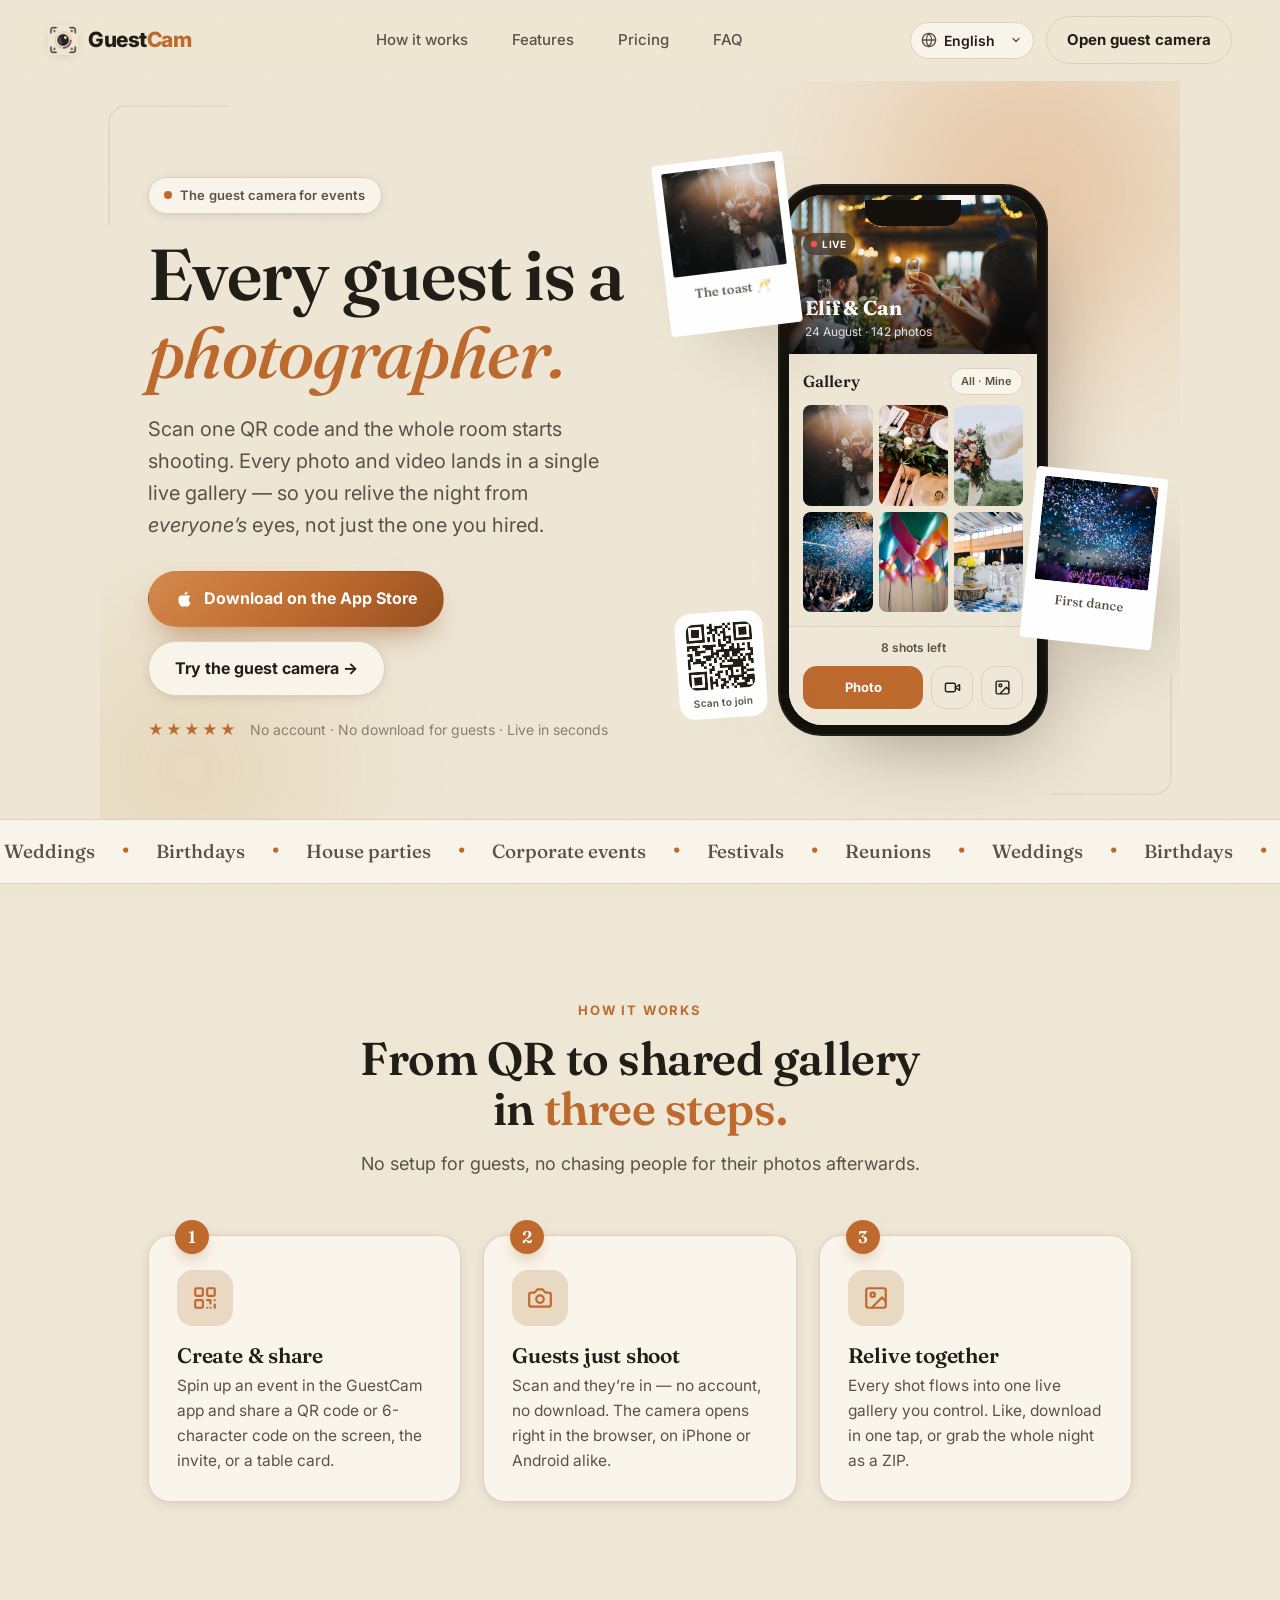
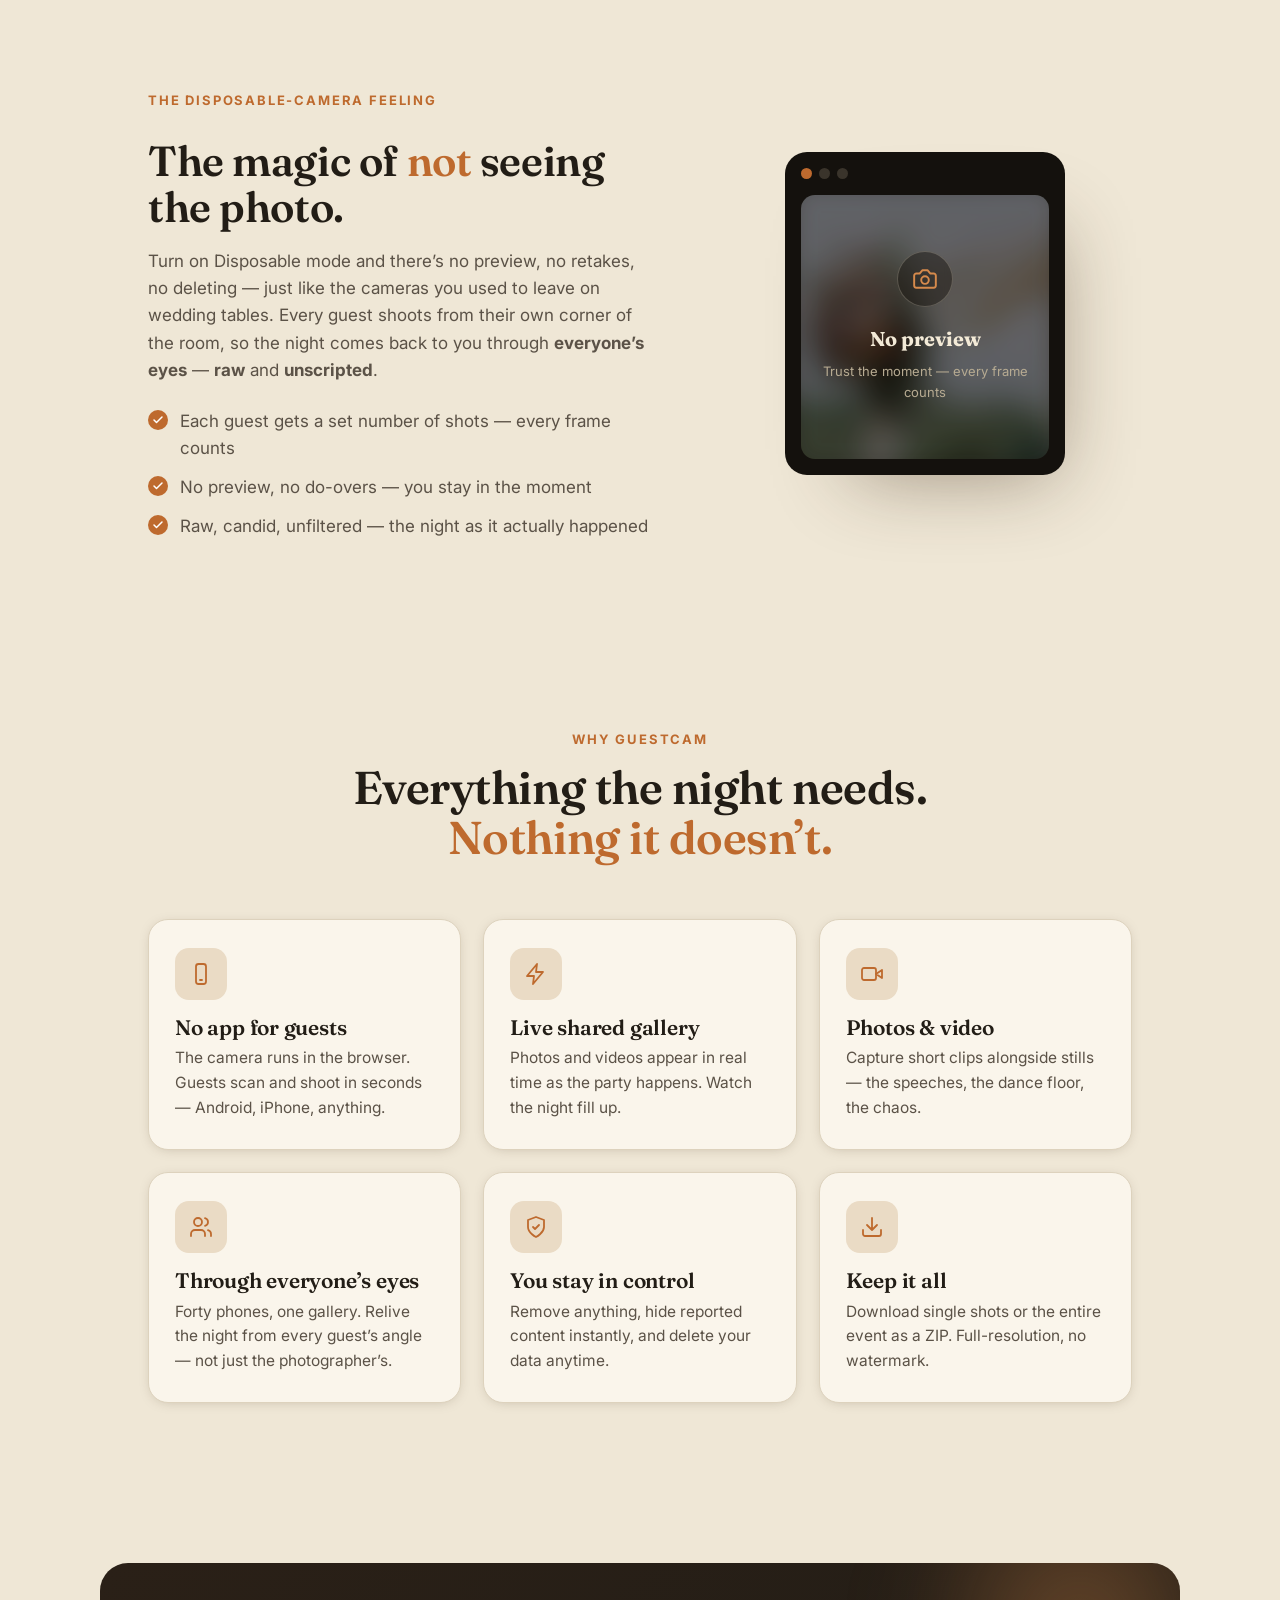
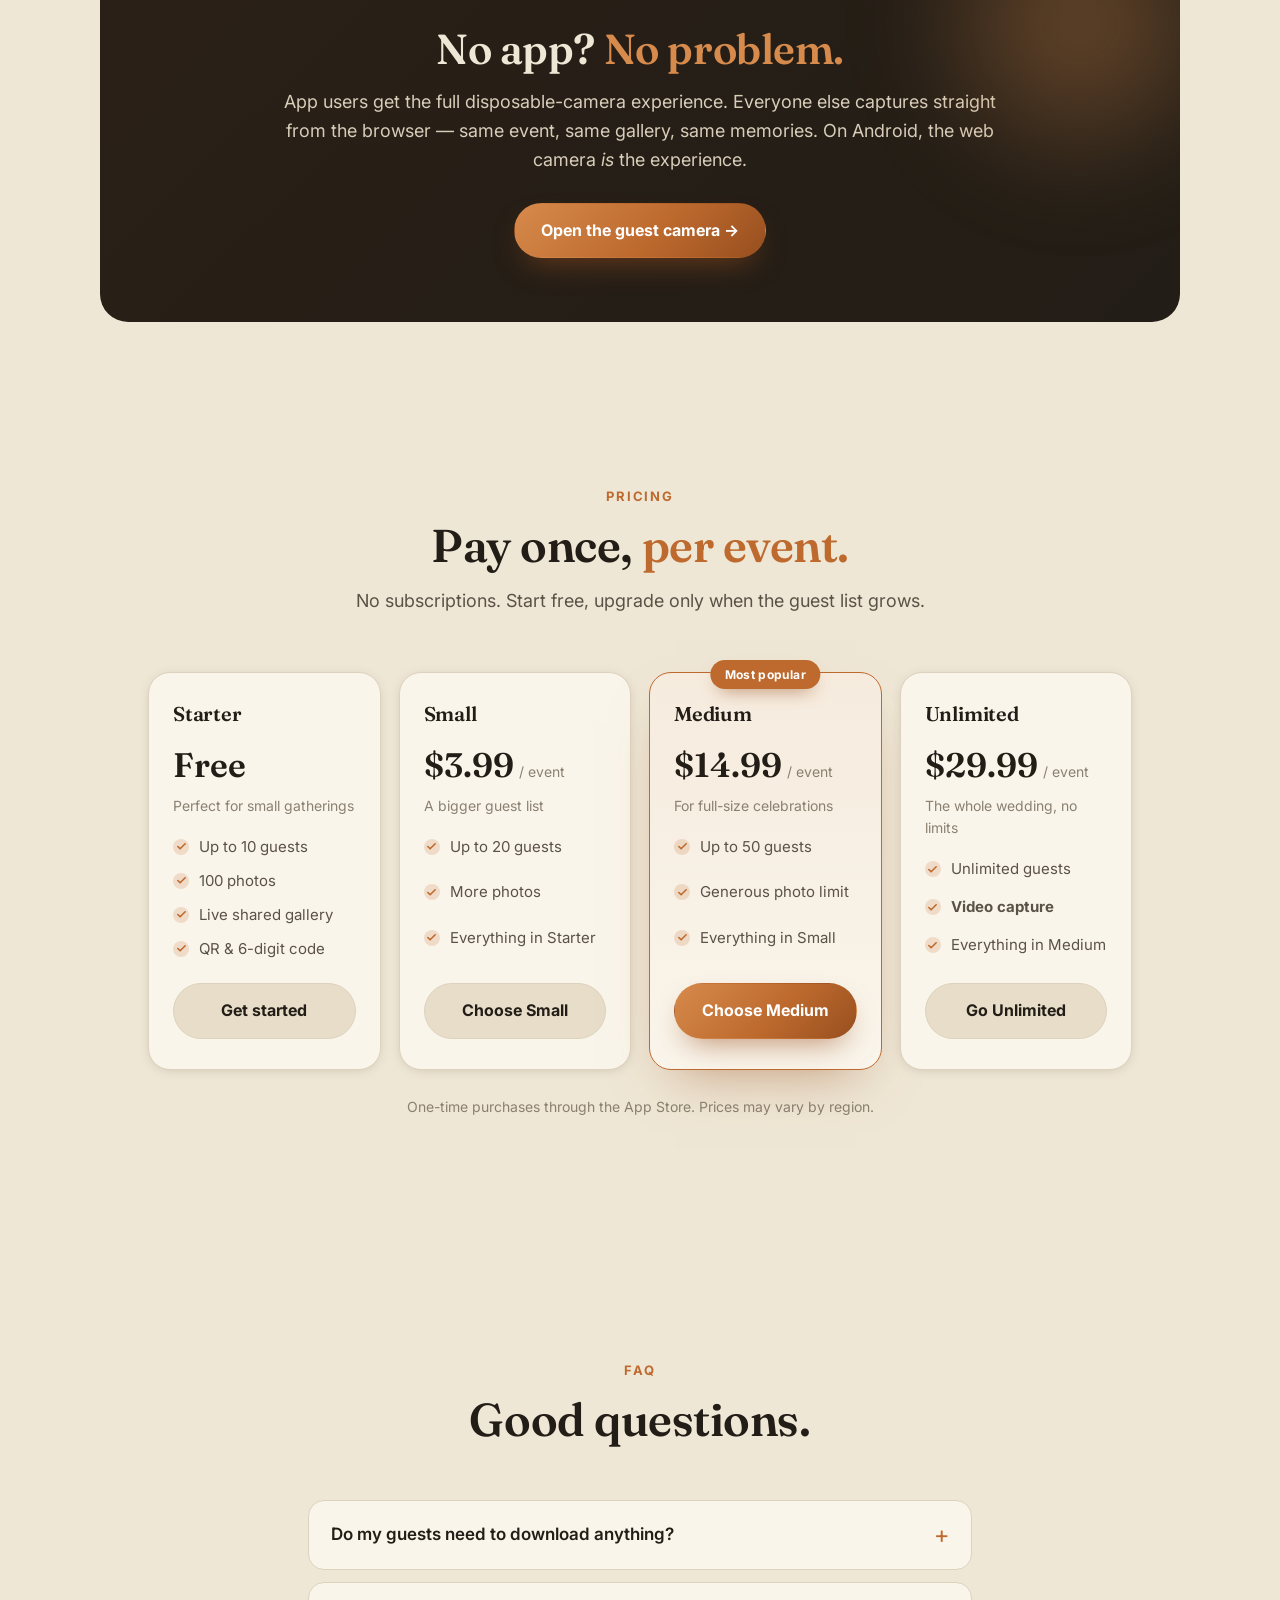
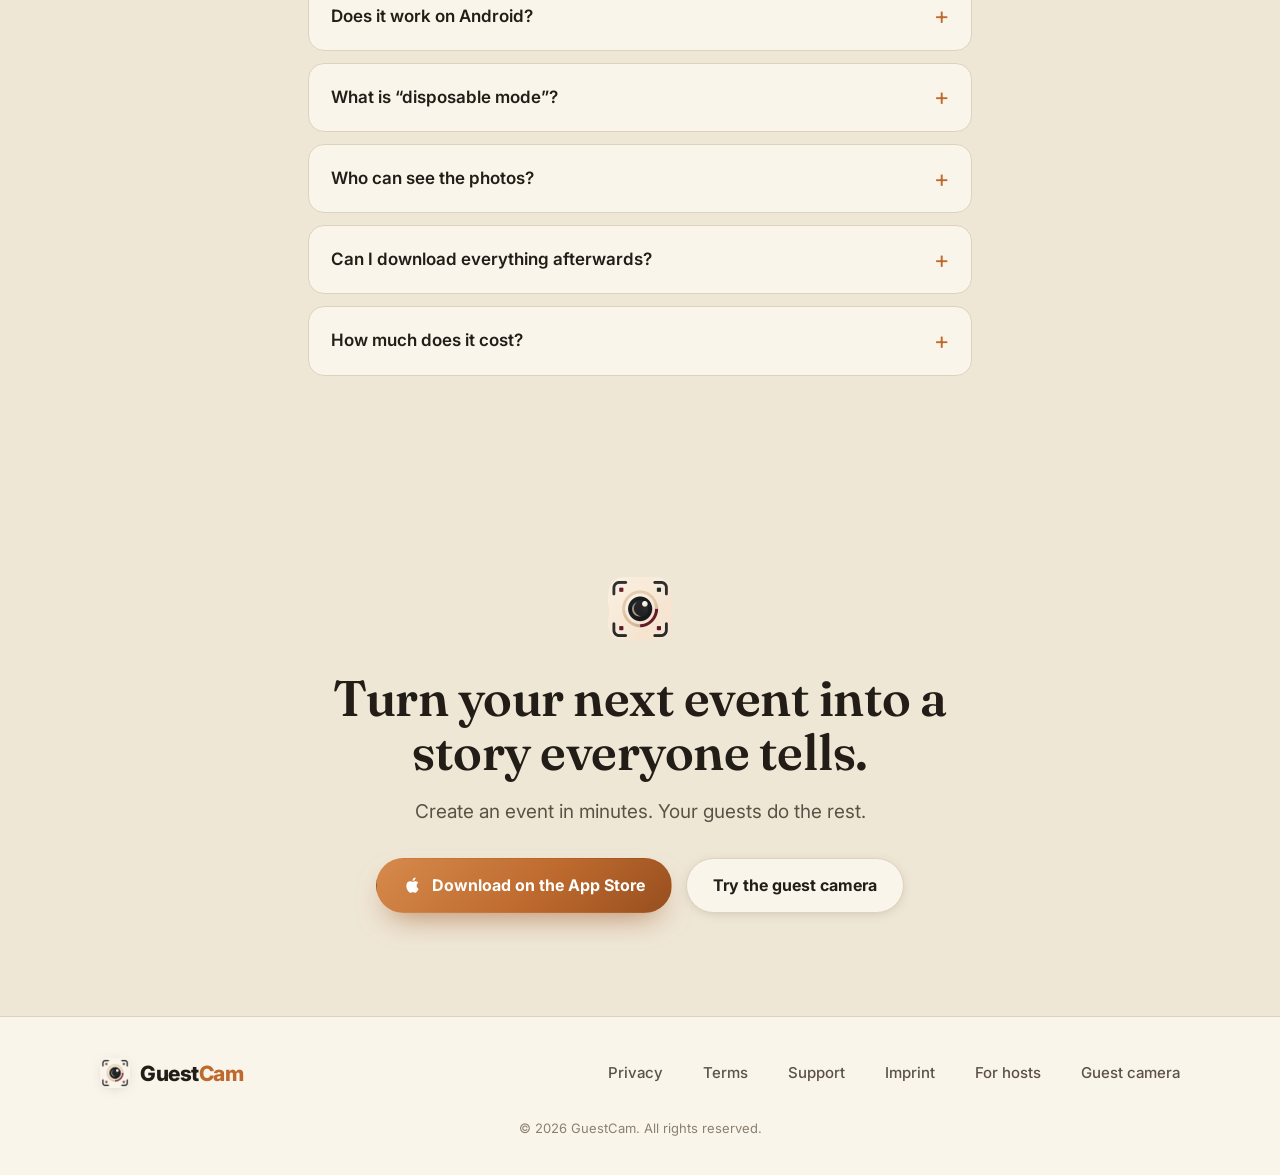
==== commit 38053b66: "Legal pages: operator access disclosure, host duties, licence, liability, data locations, imprint, h" ====
--- a/index.html
+++ b/index.html
@@ -385,6 +385,8 @@
         <a href="privacy.html" data-i18n="footer.privacy">Privacy</a>
         <a href="terms.html" data-i18n="footer.terms">Terms</a>
         <a href="support.html" data-i18n="footer.support">Support</a>
+        <a href="imprint.html">Imprint</a>
+        <a href="host-guide.html">For hosts</a>
         <a href="app/" data-i18n="footer.camera">Guest camera</a>
       </nav>
     </div>
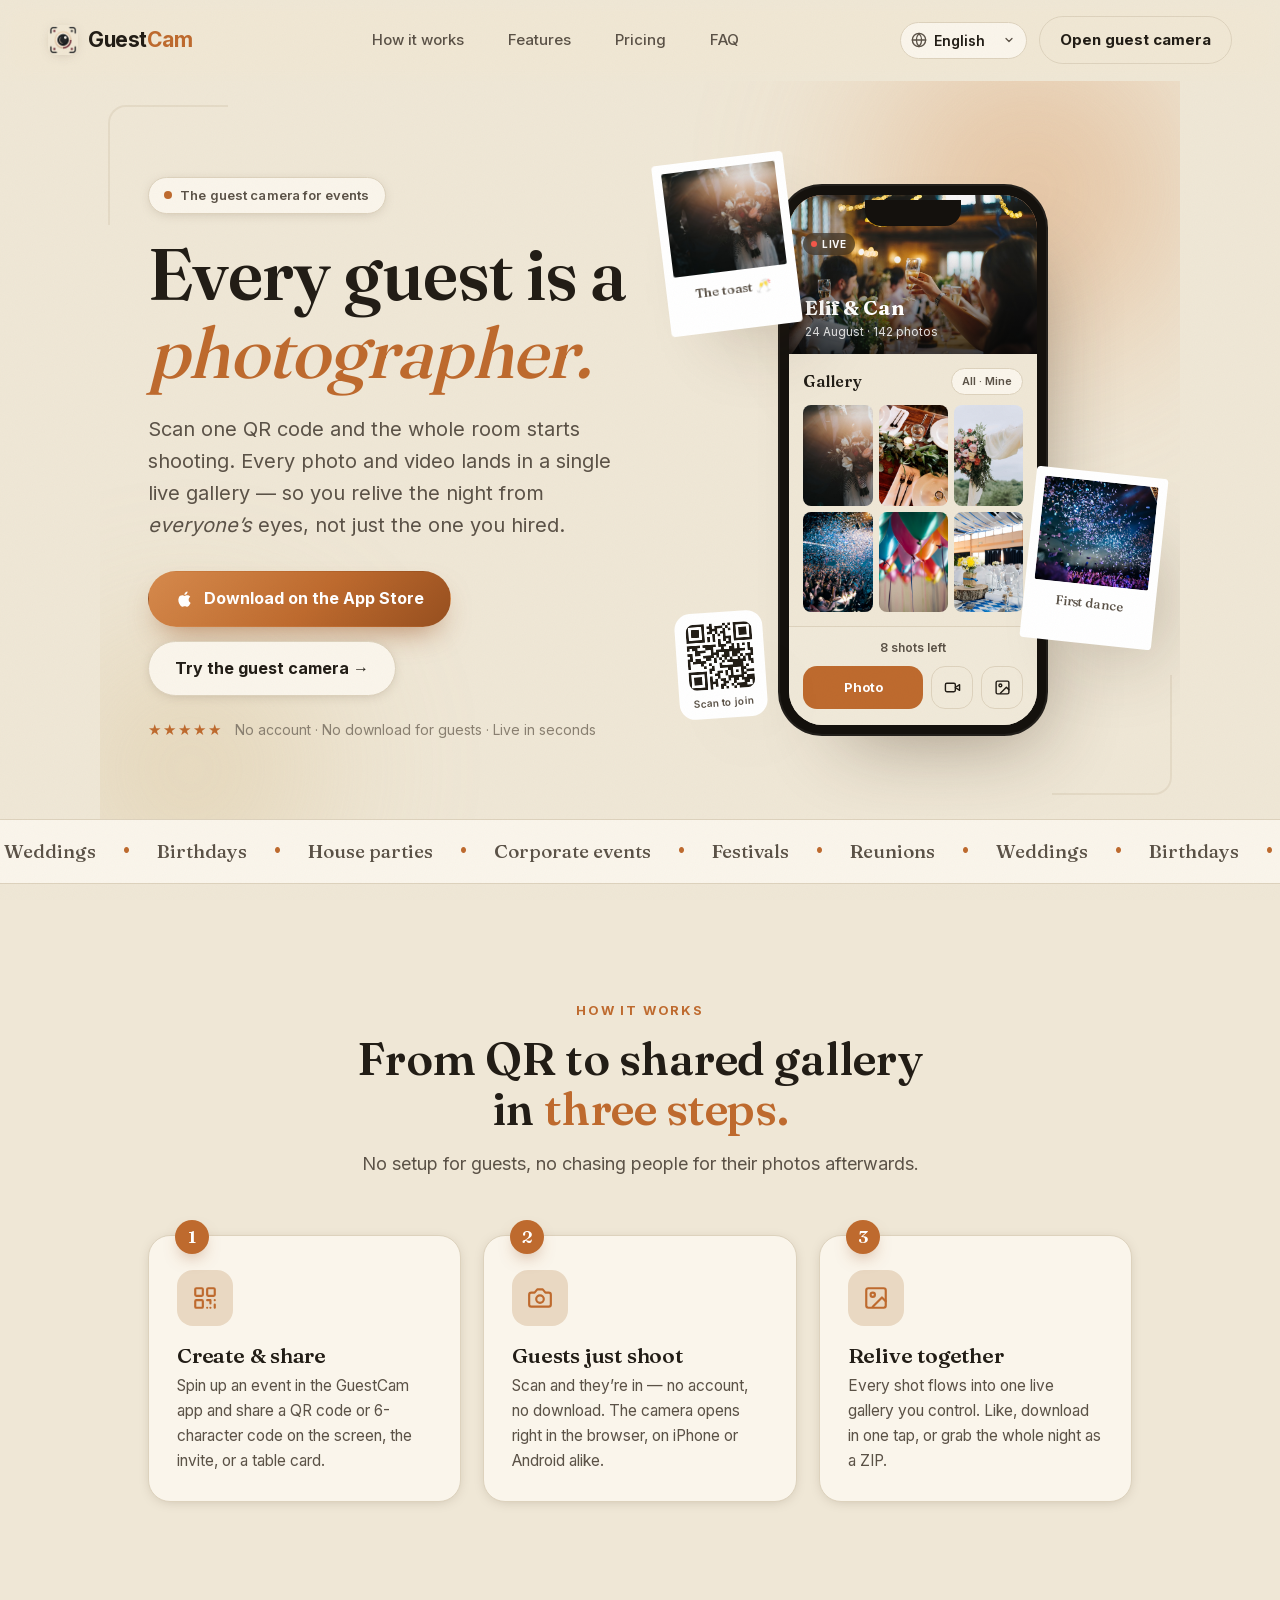
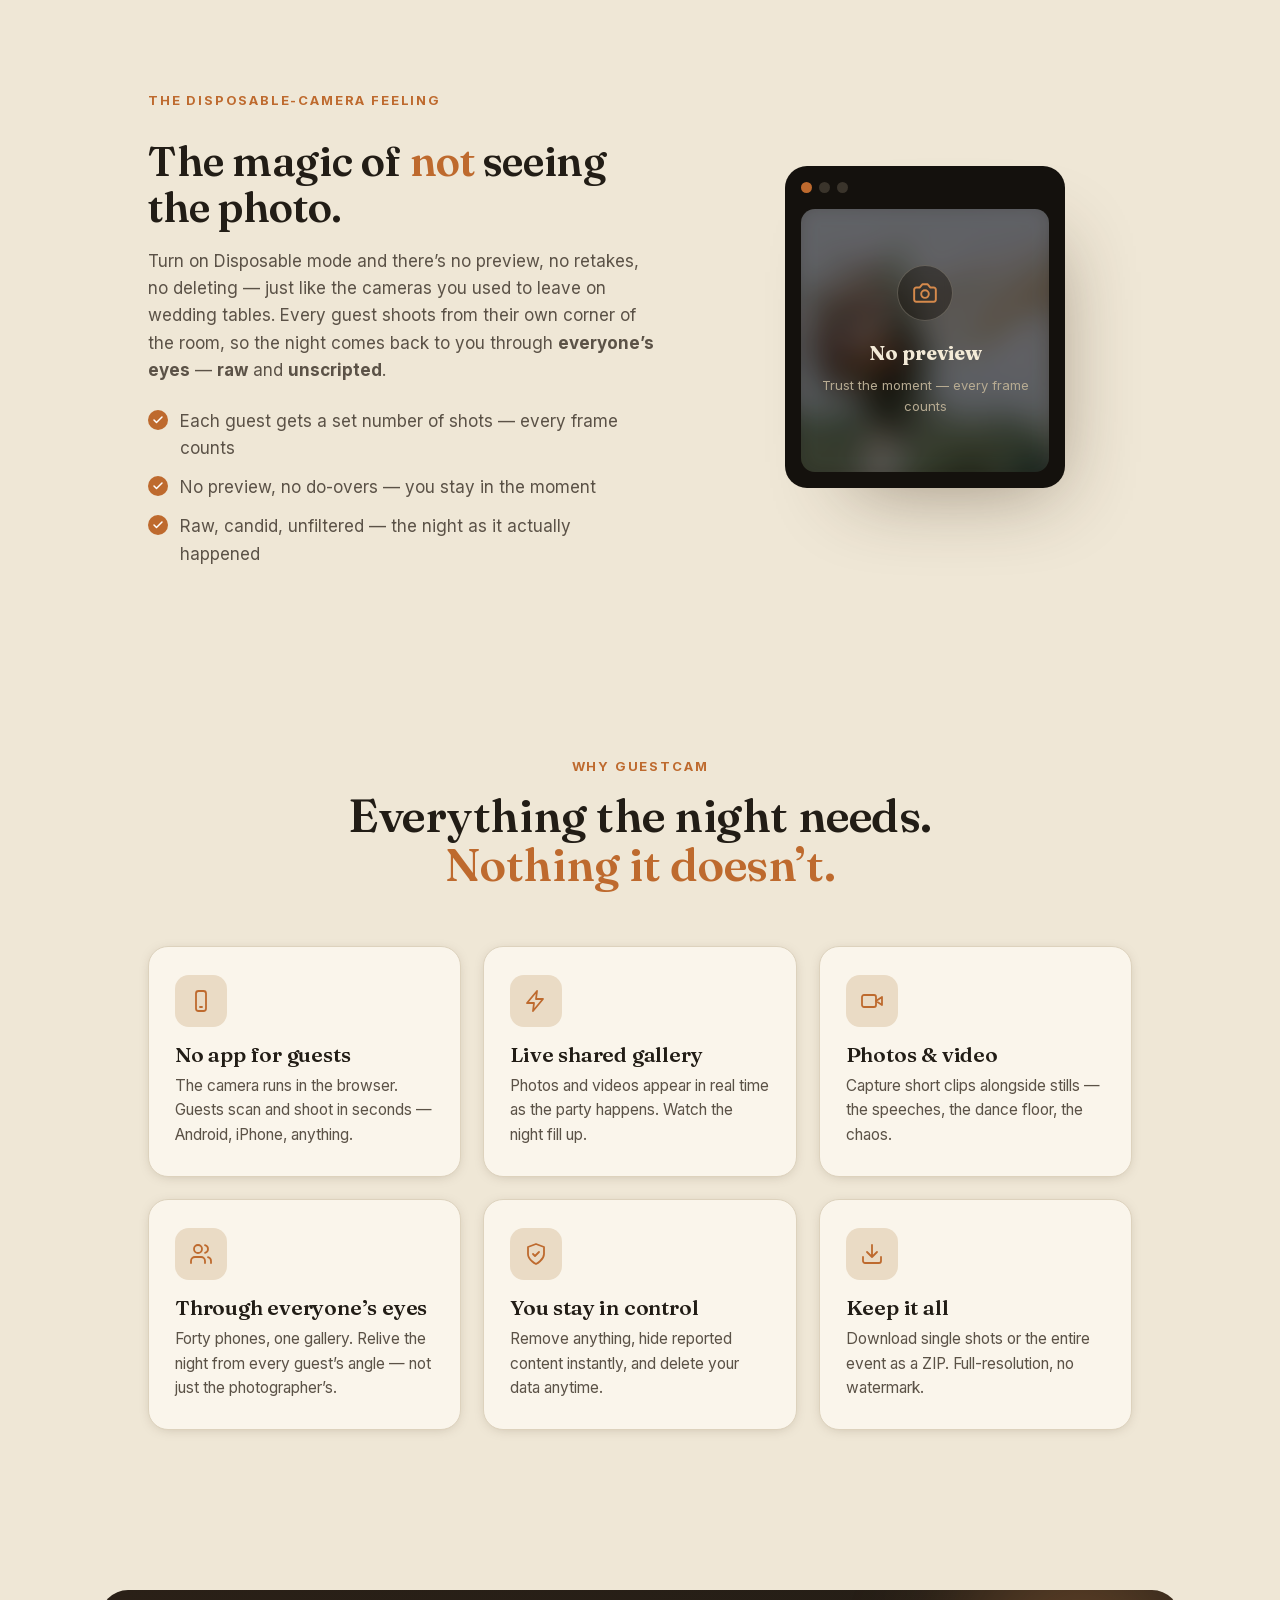
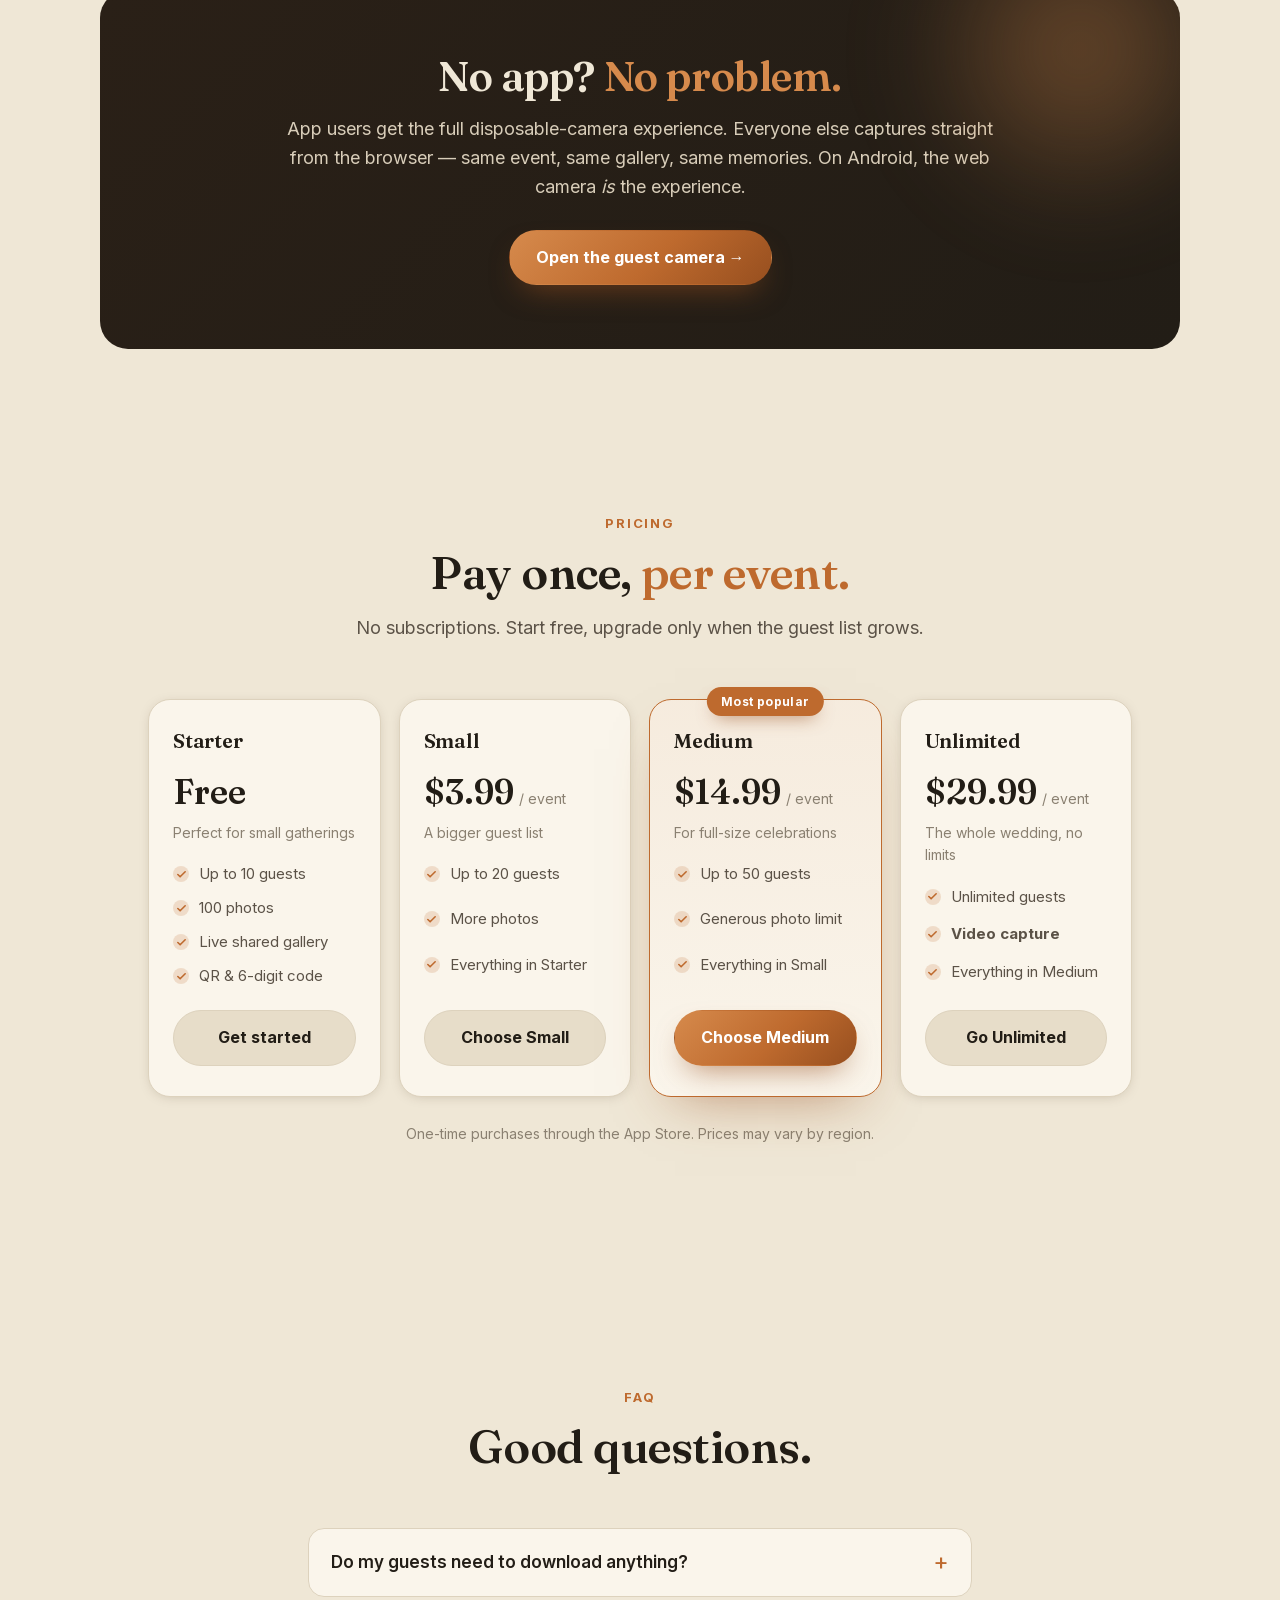
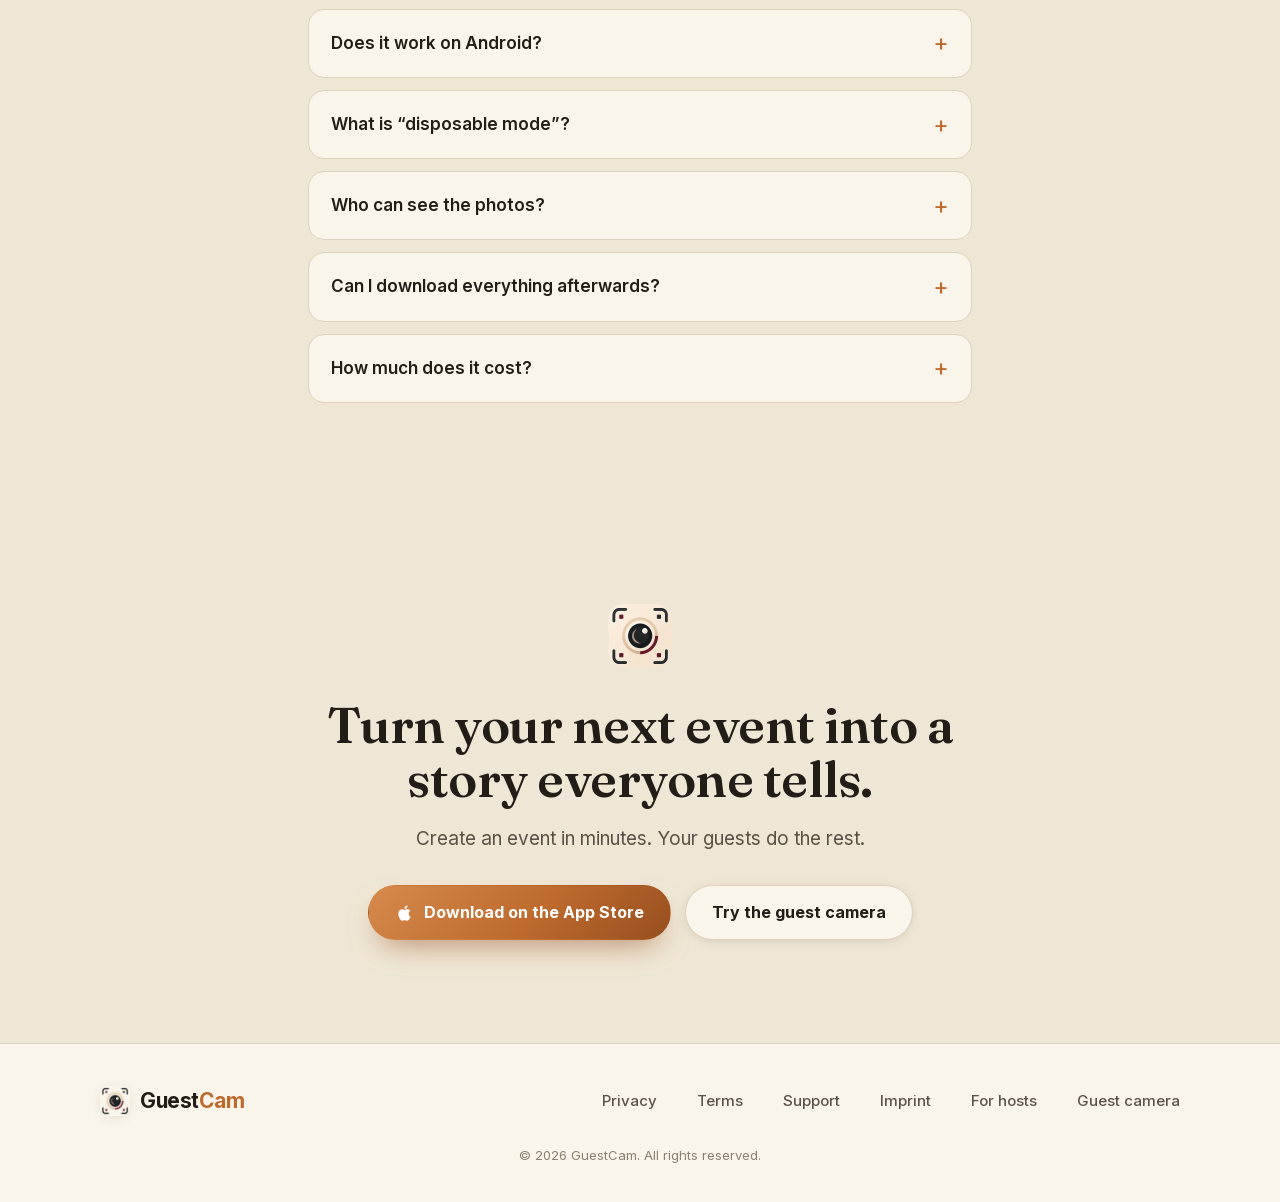
==== commit 0f0f9405: "Self-host fonts, drop Google Analytics from the guest web app Fonts now load from /fonts/ instead of" ====
--- a/index.html
+++ b/index.html
@@ -16,9 +16,10 @@
   <link rel="icon" href="guestmark.png" />
   <link rel="apple-touch-icon" href="app-icon.png" />
 
-  <link rel="preconnect" href="https://fonts.googleapis.com" />
-  <link rel="preconnect" href="https://fonts.gstatic.com" crossorigin />
-  <link href="https://fonts.googleapis.com/css2?family=Fraunces:opsz,wght@9..144,400;9..144,500;9..144,600;9..144,700;9..144,900&family=Inter:wght@400;500;600;700&display=swap" rel="stylesheet" />
+  <!-- Fonts are self-hosted rather than loaded from fonts.googleapis.com, which
+       would send every visitor's IP address to Google before consent. -->
+  <link rel="preload" href="/fonts/inter-6aa8d83d.woff2" as="font" type="font/woff2" crossorigin />
+  <link rel="stylesheet" href="/fonts.css" />
 
   <link rel="stylesheet" href="style.css" />
   <script src="i18n.js" defer></script>
--- a/fonts.css
+++ b/fonts.css
@@ -0,0 +1,90 @@
+/* vietnamese */
+@font-face {
+  font-family: 'Fraunces';
+  font-style: normal;
+  font-weight: 400 900;
+  font-display: swap;
+  src: url(/fonts/fraunces-fc546c16.woff2) format('woff2');
+  unicode-range: U+0102-0103, U+0110-0111, U+0128-0129, U+0168-0169, U+01A0-01A1, U+01AF-01B0, U+0300-0301, U+0303-0304, U+0308-0309, U+0323, U+0329, U+1EA0-1EF9, U+20AB;
+}
+/* latin-ext */
+@font-face {
+  font-family: 'Fraunces';
+  font-style: normal;
+  font-weight: 400 900;
+  font-display: swap;
+  src: url(/fonts/fraunces-eb977a64.woff2) format('woff2');
+  unicode-range: U+0100-02BA, U+02BD-02C5, U+02C7-02CC, U+02CE-02D7, U+02DD-02FF, U+0304, U+0308, U+0329, U+1D00-1DBF, U+1E00-1E9F, U+1EF2-1EFF, U+2020, U+20A0-20AB, U+20AD-20C0, U+2113, U+2C60-2C7F, U+A720-A7FF;
+}
+/* latin */
+@font-face {
+  font-family: 'Fraunces';
+  font-style: normal;
+  font-weight: 400 900;
+  font-display: swap;
+  src: url(/fonts/fraunces-0940d166.woff2) format('woff2');
+  unicode-range: U+0000-00FF, U+0131, U+0152-0153, U+02BB-02BC, U+02C6, U+02DA, U+02DC, U+0304, U+0308, U+0329, U+2000-206F, U+20AC, U+2122, U+2191, U+2193, U+2212, U+2215, U+FEFF, U+FFFD;
+}
+/* cyrillic-ext */
+@font-face {
+  font-family: 'Inter';
+  font-style: normal;
+  font-weight: 400 700;
+  font-display: swap;
+  src: url(/fonts/inter-cec190fc.woff2) format('woff2');
+  unicode-range: U+0460-052F, U+1C80-1C8A, U+20B4, U+2DE0-2DFF, U+A640-A69F, U+FE2E-FE2F;
+}
+/* cyrillic */
+@font-face {
+  font-family: 'Inter';
+  font-style: normal;
+  font-weight: 400 700;
+  font-display: swap;
+  src: url(/fonts/inter-37a15f2c.woff2) format('woff2');
+  unicode-range: U+0301, U+0400-045F, U+0490-0491, U+04B0-04B1, U+2116;
+}
+/* greek-ext */
+@font-face {
+  font-family: 'Inter';
+  font-style: normal;
+  font-weight: 400 700;
+  font-display: swap;
+  src: url(/fonts/inter-0734c998.woff2) format('woff2');
+  unicode-range: U+1F00-1FFF;
+}
+/* greek */
+@font-face {
+  font-family: 'Inter';
+  font-style: normal;
+  font-weight: 400 700;
+  font-display: swap;
+  src: url(/fonts/inter-ba39b6fe.woff2) format('woff2');
+  unicode-range: U+0370-0377, U+037A-037F, U+0384-038A, U+038C, U+038E-03A1, U+03A3-03FF;
+}
+/* vietnamese */
+@font-face {
+  font-family: 'Inter';
+  font-style: normal;
+  font-weight: 400 700;
+  font-display: swap;
+  src: url(/fonts/inter-08c567d2.woff2) format('woff2');
+  unicode-range: U+0102-0103, U+0110-0111, U+0128-0129, U+0168-0169, U+01A0-01A1, U+01AF-01B0, U+0300-0301, U+0303-0304, U+0308-0309, U+0323, U+0329, U+1EA0-1EF9, U+20AB;
+}
+/* latin-ext */
+@font-face {
+  font-family: 'Inter';
+  font-style: normal;
+  font-weight: 400 700;
+  font-display: swap;
+  src: url(/fonts/inter-dd2628c3.woff2) format('woff2');
+  unicode-range: U+0100-02BA, U+02BD-02C5, U+02C7-02CC, U+02CE-02D7, U+02DD-02FF, U+0304, U+0308, U+0329, U+1D00-1DBF, U+1E00-1E9F, U+1EF2-1EFF, U+2020, U+20A0-20AB, U+20AD-20C0, U+2113, U+2C60-2C7F, U+A720-A7FF;
+}
+/* latin */
+@font-face {
+  font-family: 'Inter';
+  font-style: normal;
+  font-weight: 400 700;
+  font-display: swap;
+  src: url(/fonts/inter-6aa8d83d.woff2) format('woff2');
+  unicode-range: U+0000-00FF, U+0131, U+0152-0153, U+02BB-02BC, U+02C6, U+02DA, U+02DC, U+0304, U+0308, U+0329, U+2000-206F, U+20AC, U+2122, U+2191, U+2193, U+2212, U+2215, U+FEFF, U+FFFD;
+}
